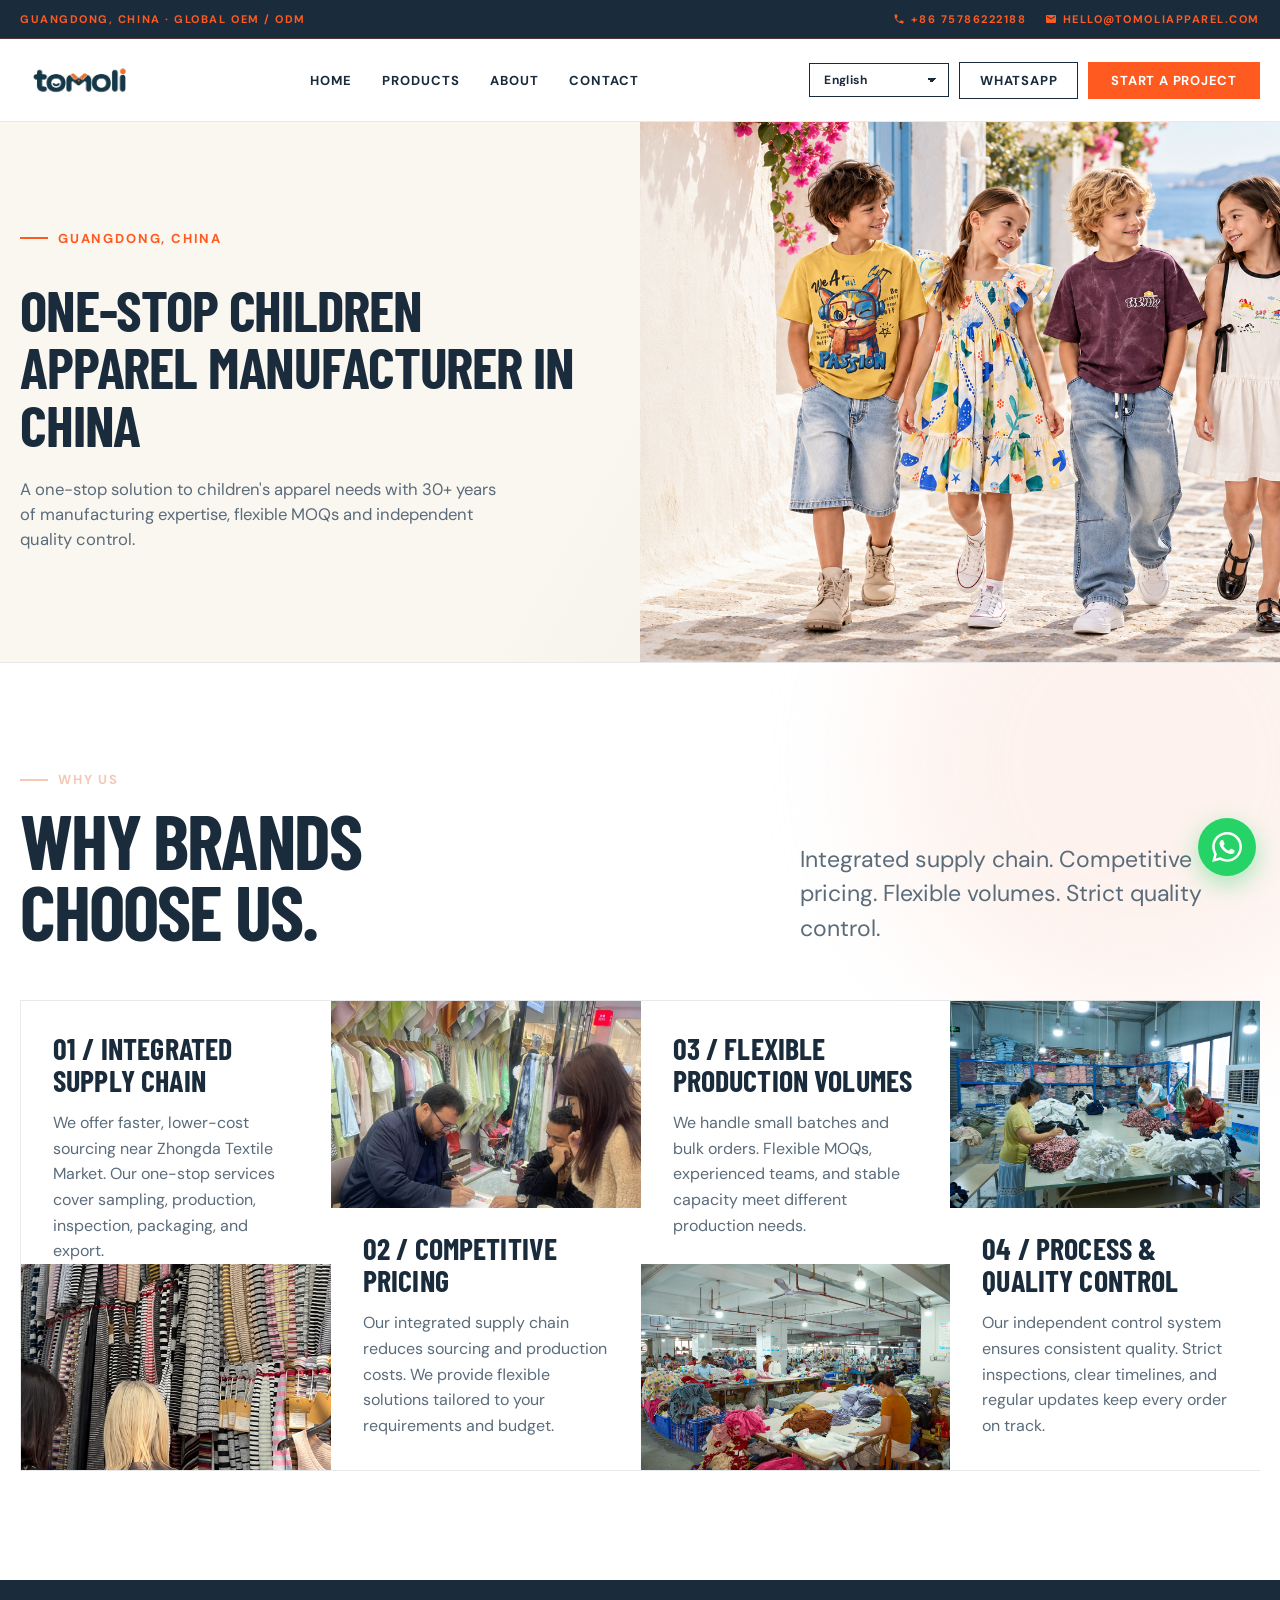
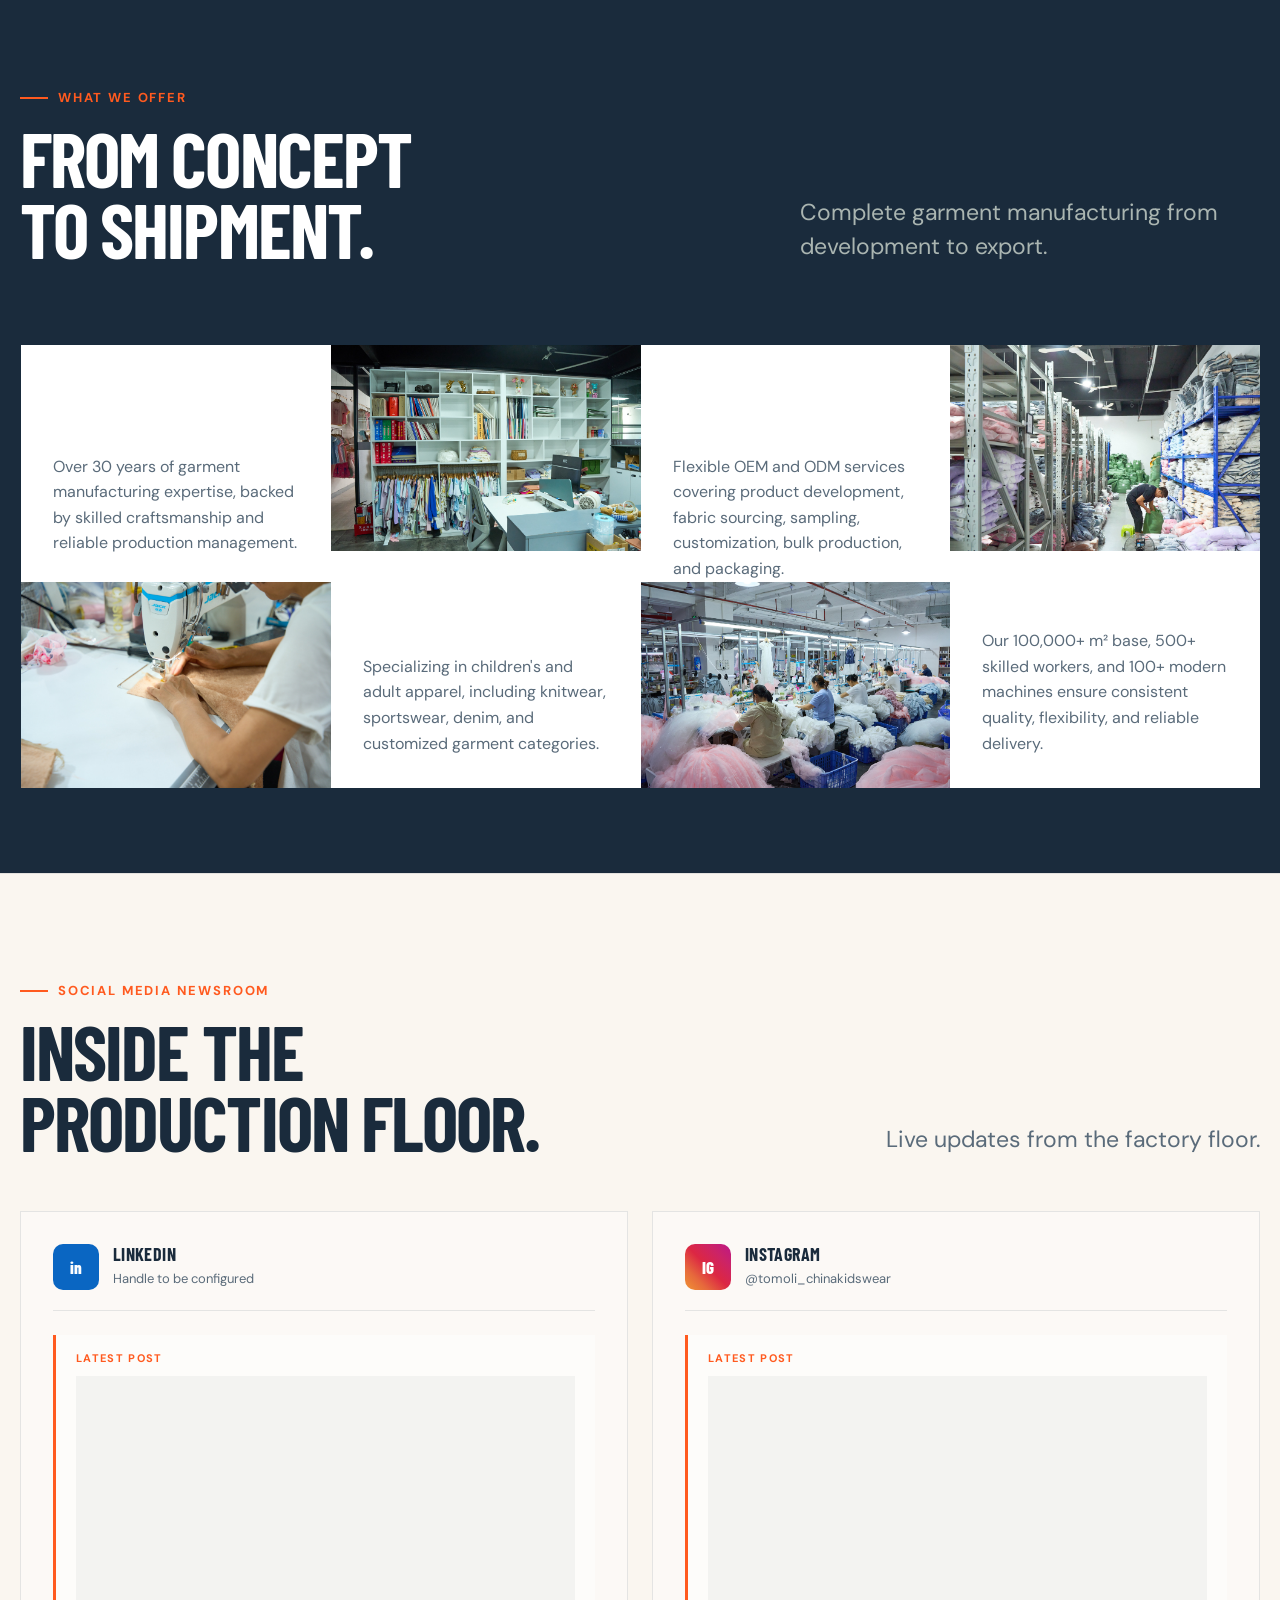
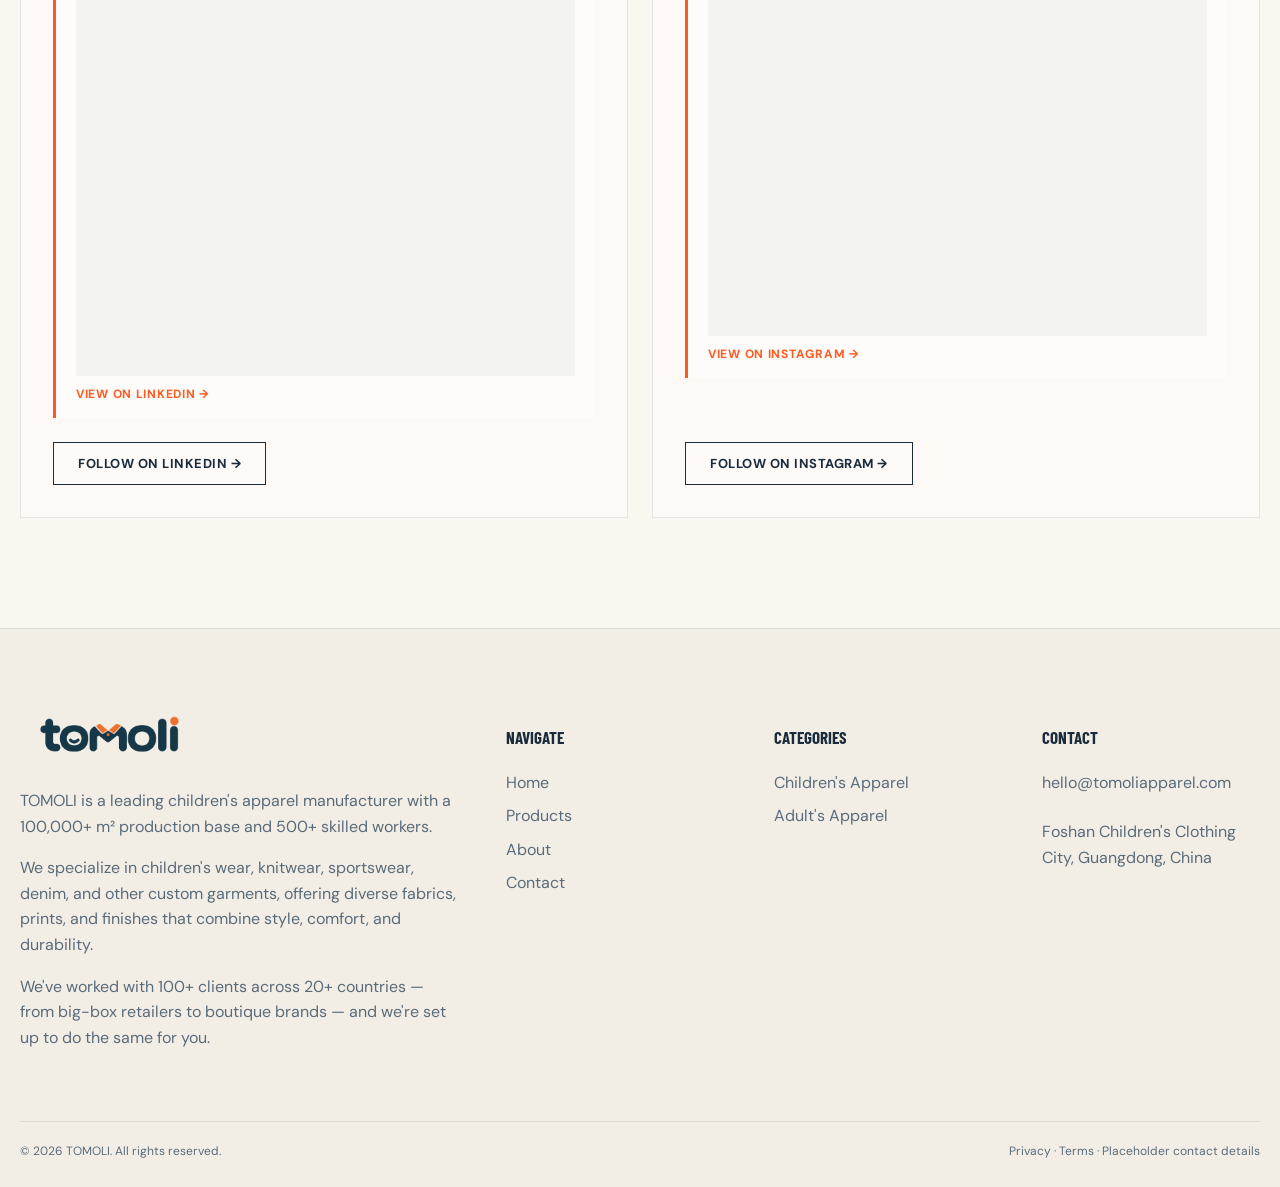
==== index.html @ 23da7a47 "utility strip: phone (with phone icon) + email (with email icon) on right of every page" ====
<!doctype html><html lang="en"><head><meta charset="utf-8"><meta name="viewport" content="width=device-width,initial-scale=1"><title>TOMOLI | Your Direct Gateway to Garment Manufacturing</title><meta name="description" content="Connect with Foshan garment factories for childrenswear, adult apparel, sportswear, knitwear and more. OEM/ODM support since 2000."><meta property="og:title" content="TOMOLI"><meta property="og:description" content="One direct gateway to Foshan's garment manufacturing cluster."><meta property="og:type" content="website"><link rel="stylesheet" href="styles.css?v=78"><script type="application/ld+json">{"@context":"https://schema.org","@type":"Organization","name":"TOMOLI","foundingDate":"2000","address":{"@type":"PostalAddress","addressLocality":"Foshan","addressCountry":"CN"},"email":"hello@tomoliapparel.com"}</script><script defer src="script.js?v=78"></script></head><body>
<a class="skip-link" href="#main" data-i18n="skip.link">Skip to content</a><div class="utility"><div class="container"><span data-i18n="utility.text">Guangdong, China · Global OEM / ODM</span><div class="utility-actions"><a class="utility-action" href="tel:+8675786222188"><svg class="utility-icon" viewBox="0 0 24 24" width="12" height="12" fill="currentColor" aria-hidden="true"><path d="M20 15.5c-1.25 0-2.45-.2-3.57-.57-.35-.11-.74-.03-1.02.24l-2.2 2.2c-2.83-1.44-5.15-3.75-6.59-6.58l2.2-2.21c.28-.27.36-.66.25-1.01A11.36 11.36 0 0 1 8.5 4c0-.55-.45-1-1-1H4c-.55 0-1 .45-1 1 0 9.39 7.61 17 17 17 .55 0 1-.45 1-1v-3.5c0-.55-.45-1-1-1z"/></svg><span>+86 75786222188</span></a><a class="utility-action" href="mailto:hello@tomoliapparel.com"><svg class="utility-icon" viewBox="0 0 24 24" width="12" height="12" fill="currentColor" aria-hidden="true"><path d="M20 4H4c-1.1 0-1.99.9-1.99 2L2 18c0 1.1.9 2 2 2h16c1.1 0 2-.9 2-2V6c0-1.1-.9-2-2-2zm0 4-8 5-8-5V6l8 5 8-5v2z"/></svg><span>hello@tomoliapparel.com</span></a></div></div></div>
<header class="site-header"><nav class="nav container" aria-label="Primary navigation"><a class="logo" href="index.html"><img src="images/logo/tomoli-logo.png" alt="TOMOLI"></a><button class="menu-toggle" aria-expanded="false" aria-controls="nav-links" data-i18n="menu_open">MENU</button><div class="nav-links" id="nav-links"><a href="index.html" data-i18n="nav.home">Home</a><a href="products.html" data-i18n="nav.products">Products</a><a href="about.html" data-i18n="nav.about">About</a><a href="contact.html" data-i18n="nav.contact">Contact</a></div><div class="nav-actions"><select id="lang-select" class="lang-select" aria-label="Language"><option value="en">English</option><option value="id">Indonesian</option><option value="th">Thai</option><option value="ru">Russian</option><option value="ar">Arabic</option></select><a class="btn-wa-outline" href="#" data-whatsapp data-i18n="header.whatsapp">WhatsApp</a><a class="btn-start" href="contact.html" data-i18n="header.start_project">Start a Project</a></div></nav></header>
<main id="main"><section class="page-hero home-hero"><div class="page-hero-text"><p class="eyebrow"><span data-i18n="home.hero.eyebrow">Guangdong, China</span></p><h1 class="display section-title" data-i18n="home.hero.title">One-Stop Children Apparel Manufacturer in China</h1><p class="lead" data-i18n="home.hero.lead">A one-stop solution to children's apparel needs with 30+ years of manufacturing expertise, flexible MOQs and independent quality control.</p></div><div class="page-hero-image"><img src="images/home/hero-1.png" alt="TOMOLI — children modelling ready-to-wear apparel"></div></section>
<section class="section" id="why-us"><div class="deco-blob"></div><div class="container"><div class="section-head reveal"><div><p class="eyebrow" data-i18n="why.eyebrow">Why us</p><h2 class="display section-title" data-i18n="why.title">Why brands<br>choose us.</h2></div><p class="lead" data-i18n="why.lead">Integrated supply chain. Competitive pricing. Flexible volumes. Strict quality control.</p></div><div class="grid-4 reveal"><article class="offer-card"><span class="offer-num" data-i18n="why.01.num">01 / INTEGRATED SUPPLY CHAIN</span><p data-i18n="why.01.body">We offer faster, lower-cost sourcing near Zhongda Textile Market. Our one-stop services cover sampling, production, inspection, packaging, and export.</p>
      <figure class="offer-image"><img src="images/home/why-integrated.png" alt="Buyer inspecting knitwear sample racks — integrated supply chain"></figure></article><article class="offer-card"><figure class="offer-image offer-image-top"><img src="images/home/why-competitive pricing.jpg" alt="Competitive pricing — image"></figure><span class="offer-num" data-i18n="why.02.num">02 / COMPETITIVE PRICING</span><p data-i18n="why.02.body">Our integrated supply chain reduces sourcing and production costs. We provide flexible solutions tailored to your requirements and budget.</p></article><article class="offer-card"><span class="offer-num" data-i18n="why.03.num">03 / FLEXIBLE PRODUCTION VOLUMES</span><p data-i18n="why.03.body">We handle small batches and bulk orders. Flexible MOQs, experienced teams, and stable capacity meet different production needs.</p>
      <figure class="offer-image"><img src="images/home/why-flexible.jpg" alt="Factory floor — flexible production volumes"></figure></article><article class="offer-card"><figure class="offer-image offer-image-top"><img src="images/home/why-quality.jpg" alt="Inspection floor — process and quality control"></figure><span class="offer-num" data-i18n="why.04.num">04 / PROCESS & QUALITY CONTROL</span><p data-i18n="why.04.body">Our independent control system ensures consistent quality. Strict inspections, clear timelines, and regular updates keep every order on track.</p></article></div></div></section>
<section class="section dark"><div class="container"><div class="section-head reveal"><div><p class="eyebrow" data-i18n="offer.eyebrow">What we offer</p><h2 class="display section-title" data-i18n="offer.title">From concept<br>to shipment.</h2></div><p class="lead" data-i18n="offer.lead">Complete garment manufacturing from development to export.</p></div><div class="grid-4 reveal"><article class="offer-card"><span class="offer-num" data-i18n="offer.01.num">01 / 30+ YEARS EXPERTISE</span><p data-i18n="offer.01.body">Over 30 years of garment manufacturing expertise, backed by skilled craftsmanship and reliable production management.</p>
      <figure class="offer-image"><img src="images/home/offer-expertise.jpg" alt="Factory floor — 30+ years expertise"></figure></article><article class="offer-card"><figure class="offer-image offer-image-top"><img src="images/home/offer-specilization.jpg" alt="Two-piece set — product specialization"></figure><span class="offer-num" data-i18n="offer.02.num">02 / PRODUCT SPECIALIZATION</span><p data-i18n="offer.02.body">Specializing in children's and adult apparel, including knitwear, sportswear, denim, and customized garment categories.</p></article><article class="offer-card"><span class="offer-num" data-i18n="offer.03.num">03 / OEM &amp; ODM CAPABILITIES</span><p data-i18n="offer.03.body">Flexible OEM and ODM services covering product development, fabric sourcing, sampling, customization, bulk production, and packaging.</p>
      <figure class="offer-image"><img src="images/home/offer-oem.jpg" alt="Packing finished goods — OEM and ODM capabilities"></figure></article><article class="offer-card"><figure class="offer-image offer-image-top"><img src="images/home/offer-capacity.jpg" alt="Finished goods warehouse — production capacity"></figure><span class="offer-num" data-i18n="offer.04.num">04 / PRODUCTION CAPACITY</span><p data-i18n="offer.04.body">Our 100,000+ m² base, 500+ skilled workers, and 100+ modern machines ensure consistent quality, flexibility, and reliable delivery.</p></article></div></div></section>
<section class="section" id="social"><div class="container"><div class="section-head reveal"><div><p class="eyebrow" data-i18n="social.eyebrow">Social media newsroom</p><h2 class="display section-title" data-i18n="social.title">Inside the<br>production floor.</h2></div><p class="lead" data-i18n="social.lead">Live updates from the factory floor.</p></div><div class="social-grid reveal">
<article class="social-card social-linkedin">
<div class="social-head"><span class="social-badge social-badge-linkedin" aria-hidden="true">in</span><div class="social-meta"><strong>LinkedIn</strong><span class="social-handle" data-i18n="social.linkedin.handle">Handle to be configured</span></div></div>
<div class="social-posts">
<!-- TODO: swap PASTE_LATEST_LI_URN with the share URN from your latest post.
     Open the post on LinkedIn → Share → Copy link. The URL ends in
     "urn:li:share:XXXXXXXXXXXXXX". Paste just the digits-and-letters part below. -->
<article class="social-post-embed">
<small class="post-eyebrow">Latest post</small>
<iframe class="post-embed linkedin" src="https://www.linkedin.com/embed/feed/update/urn:li:share:PASTE_LATEST_LI_URN" loading="lazy" allowtransparency="true" title="Latest LinkedIn post"></iframe>
<a class="post-view" href="https://www.linkedin.com/feed/update/urn:li:share:PASTE_LATEST_LI_URN" target="_blank" rel="noopener">View on LinkedIn →</a>
</article>
</div>
<a class="social-follow" href="#" data-platform="linkedin" data-i18n="social.linkedin.follow">Follow on LinkedIn →</a>
</article>

<article class="social-card social-instagram">
<div class="social-head"><span class="social-badge social-badge-instagram" aria-hidden="true">IG</span><div class="social-meta"><strong>Instagram</strong><span class="social-handle" data-i18n="social.instagram.handle">@tomoli_chinakidswear</span></div></div>
<div class="social-posts">
<!-- Open the post on Instagram → copy link. The URL looks like
     https://www.instagram.com/p/CXXXXXXXX/ — paste just CXXXXXXXX below. -->
<!-- Filled: shortcode DdBYiztT3qc -->
<article class="social-post-embed">
<small class="post-eyebrow">Latest post</small>
<iframe class="post-embed instagram" src="https://www.instagram.com/p/DdBYiztT3qc/embed?hl=en" loading="lazy" allowtransparency="true" title="Latest Instagram post"></iframe>
<a class="post-view" href="https://www.instagram.com/p/DdBYiztT3qc/?hl=en" target="_blank" rel="noopener">View on Instagram →</a>
</article>
</div>
<a class="social-follow" href="https://www.instagram.com/tomoli_chinakidswear/" target="_blank" rel="noopener" data-platform="instagram" data-i18n="social.instagram.follow">Follow on Instagram →</a>
</article>
</div></div></section>
</main>
<footer class="footer"><div class="container"><div class="footer-top"><div><a class="logo" href="index.html"><img src="images/logo/tomoli-logo.png" alt="TOMOLI"></a><p data-i18n="footer.tagline.p1">TOMOLI is a leading children's apparel manufacturer with a 100,000+ m² production base and 500+ skilled workers.</p>
<p data-i18n="footer.tagline.p2">We specialize in children's wear, knitwear, sportswear, denim, and other custom garments, offering diverse fabrics, prints, and finishes that combine style, comfort, and durability.</p>
<p data-i18n="footer.tagline.p3">We've worked with 100+ clients across 20+ countries — from big-box retailers to boutique brands — and we're set up to do the same for you.</p></div><div><h4 data-i18n="footer.navigate">Navigate</h4><div class="footer-links"><a href="index.html" data-i18n="nav.home">Home</a><a href="products.html" data-i18n="nav.products">Products</a><a href="about.html" data-i18n="nav.about">About</a><a href="contact.html" data-i18n="nav.contact">Contact</a></div></div><div><h4 data-i18n="footer.categories">Categories</h4><div class="footer-links"><a href="products.html#children">Children's Apparel</a><a href="products.html#adult">Adult's Apparel</a></div></div><div><h4 data-i18n="footer.contact">Contact</h4><div class="footer-links"><a href="mailto:hello@tomoliapparel.com">hello@tomoliapparel.com</a><p data-i18n="contact.find.location_value">Foshan, Guangdong, China</p></div></div></div><div class="footer-bottom"><span data-i18n="footer.copyright">© 2026 TOMOLI. All rights reserved.</span><span data-i18n="footer.disclaimer">Privacy · Terms · Placeholder contact details</span></div></div></footer>
<a class="whatsapp-float" href="#" data-whatsapp aria-label="Chat on WhatsApp" title="Chat on WhatsApp"><svg viewBox="0 0 24 24" width="30" height="30" aria-hidden="true"><path fill="currentColor" d="M17.472 14.382c-.297-.149-1.758-.867-2.03-.967-.273-.099-.471-.148-.67.15-.197.297-.767.966-.94 1.164-.173.199-.347.223-.644.075-.297-.15-1.255-.463-2.39-1.475-.883-.788-1.48-1.761-1.653-2.059-.073-.148-.018-.458.13-.606.134-.133.298-.347.446-.52.149-.174.198-.298.298-.497.099-.198.05-.371-.025-.52-.075-.149-.669-1.612-.916-2.207-.242-.579-.487-.5-.669-.51-.173-.008-.371-.01-.57-.01-.198 0-.52.074-.792.372-.272.297-1.04 1.016-1.04 2.479 0 1.462 1.065 2.875 1.213 3.074.149.198 2.096 3.2 5.077 4.487.709.306 1.262.489 1.694.625.712.227 1.36.195 1.871.118.571-.085 1.758-.719 2.006-1.413.248-.694.248-1.289.173-1.413-.074-.124-.272-.198-.57-.347m-5.421 7.403h-.004a9.87 9.87 0 0 1-5.031-1.378l-.361-.214-3.741.982.998-3.648-.235-.374a9.86 9.86 0 0 1-1.51-5.26c.001-5.45 4.436-9.884 9.888-9.884 2.64 0 5.122 1.03 6.988 2.898a9.825 9.825 0 0 1 2.893 6.994c-.003 5.45-4.437 9.884-9.885 9.884m8.413-18.297A11.815 11.815 0 0 0 12.05 0C5.495 0 .16 5.335.157 11.892c0 2.096.547 4.142 1.588 5.945L.057 24l6.305-1.654a11.882 11.882 0 0 0 5.683 1.448h.005c6.554 0 11.89-5.335 11.893-11.893a11.821 11.821 0 0 0-3.48-8.413Z"/></svg></a>
---- styles.css ----
@import url('https://fonts.googleapis.com/css2?family=Barlow+Condensed:wght@500;600;700;800&family=DM+Sans:wght@400;500;600&display=swap');

:root{--ink:#1a2b3c;--ink-deep:#0e1a25;--paper:#faf6f0;--white:#fff;--orange:#ff5a1f;--sage:#bcc8bb;--line:rgba(26,43,60,.10);--muted:#5a6b7a;--shadow:rgba(26,43,60,.15);--shadow-soft:rgba(26,43,60,.08);--max:1240px;--display:'Barlow Condensed',sans-serif;--body:'DM Sans',sans-serif;--blush:#fce8e0;--blush-deep:#f5c8b6;--sky:#e3edf4;--sky-deep:#b8d0e3;--mint:#e6eee2;--mint-deep:#b8d0b8;--cream:#f7eedb;--cream-deep:#e8d4a8;--warm:#fef0d4;--warm-deep:#f5d28a}
*{box-sizing:border-box}html{scroll-behavior:smooth}body{margin:0;background:var(--paper);color:var(--ink);font-family:var(--body);font-size:16px;line-height:1.6}body.menu-open{overflow:hidden}img{display:block;width:100%;object-fit:cover}a{color:inherit;text-decoration:none}button,input,select,textarea{font:inherit}button{cursor:pointer}.container{width:min(calc(100% - 40px),var(--max));margin:auto}.eyebrow{display:flex;align-items:center;gap:10px;margin:0 0 18px;font:700 13px/1 var(--body);letter-spacing:.14em;text-transform:uppercase;color:var(--orange)}.eyebrow:before{content:'';width:28px;height:2px;background:currentColor}.display{font-family:var(--display);text-transform:uppercase;letter-spacing:-.025em;line-height:.92;margin:0}.section-title{font-size:clamp(44px,6vw,82px);max-width:850px;text-transform:uppercase}.lead{font-size:clamp(18px,2vw,23px);line-height:1.5;color:var(--muted);max-width:700px}.section{padding:110px 0;border-top:1px solid var(--line)}.section-head{display:flex;justify-content:space-between;gap:40px;align-items:end;margin-bottom:55px}.section-head .lead{max-width:460px;margin:0}.btn{display:inline-flex;align-items:center;justify-content:center;gap:12px;padding:15px 22px;border:1px solid var(--ink);font-weight:700;font-size:14px;letter-spacing:.03em;background:transparent;transition:.25s}.btn:hover{transform:translateY(-2px);box-shadow:5px 5px 0 var(--ink)}.btn-primary{background:var(--orange);border-color:var(--orange);color:var(--ink)}.btn-dark{background:var(--ink);color:var(--white)}.btn-light{border-color:var(--white);color:var(--white)}.arrow{font-size:20px;line-height:0}.utility{background:var(--ink);color:var(--white);font-size:11px;letter-spacing:.12em;text-transform:uppercase}.utility .container{height:32px;display:flex;align-items:center;justify-content:space-between}.site-header{position:sticky;top:0;z-index:50;background:rgba(255,255,255,.92);backdrop-filter:blur(12px);border-bottom:1px solid var(--line)}.nav{height:82px;display:flex;align-items:center;justify-content:space-between;gap:28px}.logo{font:800 27px/1 var(--display);text-transform:none;letter-spacing:-.02em}.logo i{color:var(--orange);font-style:normal}.nav-links{display:flex;align-items:center;gap:30px}.nav-links a{font:700 13px/1 var(--body);text-transform:uppercase;letter-spacing:.08em}.nav-links a:hover,.nav-links a.active{color:var(--orange)}.nav-actions{display:flex;gap:10px}.menu-toggle{display:none;border:0;background:none;font:700 14px var(--body)}
.hero{display:grid;grid-template-columns:1fr;gap:0;overflow:hidden}.hero-copy{padding:24px max(20px,calc((100vw - var(--max))/2)) 18px;display:grid;grid-template-columns:minmax(0,1.05fr) minmax(0,1fr);column-gap:60px;row-gap:16px;align-items:end;max-width:1200px;width:100%;margin:0 auto;padding-left:max(20px,calc((100vw - var(--max))/2 + 2px))}.hero-copy .eyebrow{grid-column:1/-1;justify-self:start;margin:0}.hero h1{font-size:clamp(42px,4.6vw,72px);line-height:.95;max-width:520px;justify-self:start;margin:0;align-self:stretch;text-indent:-.04em;letter-spacing:-.03em;display:flex;align-items:flex-start}.hero-sub{font:600 clamp(18px,1.95vw,26px)/1.2 var(--display);text-transform:uppercase;max-width:320px;margin:0;color:var(--ink);justify-self:end;align-self:stretch;text-align:left;letter-spacing:.01em;display:flex;flex-direction:column;justify-content:space-between}.hero-since{color:var(--orange);text-transform:uppercase;display:block;margin-bottom:8px;letter-spacing:.02em;font-size:1.05em}.hero-actions{display:flex;gap:12px;flex-wrap:wrap}.hero-tags{display:flex;gap:9px;flex-wrap:wrap;margin-top:45px}.tag{padding:7px 11px;border:1px solid var(--line);font-size:12px;text-transform:uppercase;letter-spacing:.07em;background:rgba(255,255,255,.35)}.hero-visual{position:relative;width:100%;aspect-ratio:4/3;max-height:240px;background:#788779;overflow:hidden}.hero-visual img{position:absolute;inset:0;width:100%;height:100%;object-fit:cover;object-position:center;background:#788779;filter:saturate(.95) contrast(1.05)}.hero-card{position:absolute;left:24px;bottom:24px;background:var(--orange);padding:20px 24px;min-width:200px;box-shadow:0 12px 30px var(--shadow)}.hero-card strong{display:block;font:800 36px/1 var(--display)}.hero-card span{font-size:12px;text-transform:uppercase;letter-spacing:.08em}.grid-4{display:grid;grid-template-columns:repeat(4,1fr);border-top:1px solid var(--line);border-left:1px solid var(--line)}.offer-card{min-height:330px;padding:32px;border-right:1px solid var(--line);border-bottom:1px solid var(--line);display:flex;flex-direction:column;transition:.3s}.offer-card:hover{background:var(--ink);color:var(--white);transform:translateY(-7px)}.offer-num{font:700 30px/1.05 var(--display);text-transform:uppercase;letter-spacing:.005em;margin:0 0 14px;color:inherit;display:block}.offer-card h3{font:700 32px/1 var(--display);text-transform:uppercase;margin:auto 0 18px}/* unused: h3 removed in phase 3; .offer-num now uses display style */.offer-card p{color:var(--muted);margin:0}
.offer-card .offer-image{margin:auto -32px -32px;width:calc(100% + 64px);aspect-ratio:3/2;overflow:hidden;background:#ddd}
.offer-card .offer-image-top{margin:-32px -32px auto}
.offer-card .offer-image img{width:100%;height:100%;object-fit:cover;display:block}.offer-card:hover p{color:#c5cfcc}.dark{background:var(--ink);color:var(--white)}.dark .lead,.dark .muted{color:#aab5b1}.customer-types{display:grid;grid-template-columns:repeat(4,1fr);gap:16px}.customer{border:1px solid rgba(255,255,255,.2);padding:28px;min-height:180px}.customer b{display:block;font:700 27px var(--display);text-transform:uppercase;margin:25px 0 8px}.customer span{font-size:14px;color:#aab5b1}.stats{display:grid;grid-template-columns:repeat(4,1fr);margin-top:50px}.stat{padding:30px;border-left:1px solid var(--line)}.stat strong{font:800 clamp(54px,7vw,92px)/1 var(--display);display:block}.stat span{font-size:13px;text-transform:uppercase;letter-spacing:.09em;color:var(--muted)}.note{font-size:12px;color:var(--muted);margin-top:15px}.gallery-grid{display:grid;grid-template-columns:repeat(12,1fr);grid-auto-rows:260px;gap:16px}.gallery-card{position:relative;overflow:hidden;background:#ccc;grid-column:span 4}.gallery-card.wide{grid-column:span 8}.gallery-card.tall{grid-row:span 2}.gallery-card img{height:100%;transition:transform .55s}.gallery-card:hover img{transform:scale(1.05)}.gallery-label{position:absolute;inset:auto 0 0 0;padding:28px 20px 18px;background:linear-gradient(transparent,rgba(26,43,60,.85));color:white}.gallery-label b{font:700 26px var(--display);text-transform:uppercase}.gallery-label span{display:block;font-size:12px;letter-spacing:.08em;text-transform:uppercase}.process{display:grid;grid-template-columns:repeat(5,1fr);counter-reset:steps}.step{padding:30px 22px;border-left:1px solid var(--line);counter-increment:steps}.step:before{content:'0' counter(steps);font:700 13px var(--display);color:var(--orange)}.step h3{font:700 25px/1 var(--display);text-transform:uppercase;margin:55px 0 14px}.step p{font-size:14px;color:var(--muted)}.facility-strip{display:grid;grid-template-columns:repeat(3,1fr);gap:16px}.facility{position:relative}.facility img{height:390px}.facility h3{font:700 26px var(--display);text-transform:uppercase;margin:16px 0 0}.news-grid{display:grid;grid-template-columns:1.35fr 1fr 1fr;gap:18px}.news-card{border:1px solid var(--line);background:rgba(255,255,255,.35)}.news-card img{height:240px}.news-card:first-child img{height:340px}.news-body{padding:22px}.news-body small{color:var(--orange);text-transform:uppercase;letter-spacing:.09em}.news-body h3{font:700 28px/1.05 var(--display);text-transform:uppercase;margin:10px 0}
.social-grid{display:grid;grid-template-columns:1fr 1fr;gap:24px}
.social-card{border:1px solid var(--line);background:rgba(255,255,255,.35);padding:32px;display:flex;flex-direction:column;gap:24px;transition:transform .3s,box-shadow .3s}
.social-card:hover{transform:translateY(-4px);box-shadow:0 14px 30px var(--shadow-soft)}
.social-head{display:flex;align-items:center;gap:14px;padding-bottom:20px;border-bottom:1px solid var(--line)}
.social-badge{display:inline-flex;align-items:center;justify-content:center;width:46px;height:46px;border-radius:10px;font:800 17px/1 var(--display);color:#fff;letter-spacing:-.02em;flex:none}
.social-badge-linkedin{background:#0a66c2}
.social-badge-instagram{background:linear-gradient(45deg,#f09433 0%,#e6683c 25%,#dc2743 50%,#cc2366 75%,#bc1888 100%)}
.social-meta strong{display:block;font:700 18px/1 var(--display);text-transform:uppercase;letter-spacing:.02em}
.social-meta .social-handle{font-size:13px;color:var(--muted);margin-top:6px;display:block}
.social-posts{display:flex;flex-direction:column;gap:14px;flex:1}
.social-post{padding:18px 20px;background:rgba(255,255,255,.5);border-left:3px solid var(--orange)}
.social-post small{display:block;font:700 11px/1 var(--body);text-transform:uppercase;letter-spacing:.12em;color:var(--orange);margin-bottom:8px}
.social-post p{margin:0;font-size:14px;line-height:1.55;color:var(--ink)}
.social-follow{display:inline-flex;align-items:center;justify-content:center;padding:14px 24px;border:1px solid var(--ink);font:700 13px/1 var(--body);text-transform:uppercase;letter-spacing:.04em;color:var(--ink);text-decoration:none;transition:.2s;align-self:flex-start;background:transparent}
.social-follow:hover{background:var(--ink);color:#fff}
/* Embedded posts (Instagram / LinkedIn official iframe embeds).
   Three layout states share .social-post-embed:
     - default:    eyebrow / iframe / "View on X" link, stacked
     - filled:     same, but iframe `src` points to a real post URL/URN
     - placeholder: same, but src still contains PASTE_* tokens (still loads
                   the slot at the right height so the card doesn't collapse).
   Embed height is set per-platform so the linkedin feed (taller) and instagram
   card (shorter) both render at full post height without scroll-jumping. */
.social-post-embed{display:flex;flex-direction:column;gap:12px;padding:18px 20px;background:rgba(255,255,255,.5);border-left:3px solid var(--orange)}
.social-post-embed .post-eyebrow{display:block;font:700 11px/1 var(--body);text-transform:uppercase;letter-spacing:.12em;color:var(--orange);margin:0}
.social-post-embed .post-embed{width:100%;border:0;display:block;background:rgba(20,32,29,.04)}
.social-post-embed .post-embed.instagram{height:560px}
.social-post-embed .post-embed.linkedin{height:600px}
.social-post-embed .post-view{font:700 12px/1 var(--body);text-transform:uppercase;letter-spacing:.06em;color:var(--orange);text-decoration:none;align-self:flex-start;transition:color .2s}
.social-post-embed .post-view:hover{color:var(--ink)}.inquiry-wrap{display:grid;grid-template-columns:.75fr 1.25fr;gap:70px}.form-grid{display:grid;grid-template-columns:1fr 1fr;gap:20px}.field{display:flex;flex-direction:column;gap:7px}.field.full{grid-column:1/-1}.field label{font-weight:700;font-size:13px;text-transform:uppercase;letter-spacing:.06em}.field input,.field select,.field textarea{width:100%;border:1px solid #76807d;background:#fff;padding:14px;color:var(--ink);border-radius:0}.field textarea{min-height:130px;resize:vertical}.field input:focus,.field select:focus,.field textarea:focus{outline:3px solid rgba(255,90,31,.25);border-color:var(--orange)}.field-error{font-size:12px;color:#b52d00;min-height:18px}.consent{display:flex;align-items:flex-start;gap:10px;font-size:13px}.consent input{margin-top:5px}.form-status{padding:14px;display:none}.form-status.show{display:block;background:#dce9dc}.contact-aside{padding-top:25px}.contact-aside h2{font-size:clamp(50px,6vw,86px)}.contact-aside ul{list-style:none;padding:0;margin:40px 0}.contact-aside li{padding:13px 0;border-bottom:1px solid var(--line)}.page-hero{display:grid;grid-template-columns:1fr 1fr;align-items:stretch;min-height:540px;padding:0;background:linear-gradient(120deg,var(--paper) 50%,var(--mint));text-align:left}
.page-hero-text{padding:60px 50px;display:flex;flex-direction:column;justify-content:center;align-items:flex-start;max-width:none;text-align:left;padding-left:max(20px,calc((100vw - var(--max))/2))}
.page-hero-text h1,.page-hero-text h2{font-size:clamp(36px,4.5vw,72px);line-height:1;text-transform:uppercase;letter-spacing:-.02em;max-width:560px;margin:18px 0 0}
.page-hero-text .lead{margin:24px 0 0;max-width:480px;margin-left:0;margin-right:0;font-size:clamp(15px,1.3vw,18px);text-align:left}
.page-hero-text .eyebrow{margin:0 0 18px}
.page-hero-image{width:100%;height:100%;min-height:540px;overflow:hidden;background:#ffffff}
.page-hero-image img{width:100%;height:100%;object-fit:cover;object-position:center center;display:block}

@media(max-width:680px){
.page-hero{grid-template-columns:1fr;min-height:auto}
.page-hero-text{padding:50px 14px 30px}
.page-hero-text h1,.page-hero-text h2{font-size:34px;line-height:1.05}
.page-hero-text .lead{font-size:14px;margin-top:18px}
.page-hero-image{aspect-ratio:2/1;min-height:0;height:auto}
}
.page-hero-image img{width:100%;height:100%;object-fit:cover;object-position:center center;display:block}.split{display:grid;grid-template-columns:1fr 1fr;gap:70px;align-items:center}.split img{height:570px}.text-block h2{font-size:clamp(48px,6vw,78px)}.checklist{list-style:none;padding:0}.checklist li{padding:14px 0;border-bottom:1px solid var(--line)}.checklist li:before{content:'→';color:var(--orange);margin-right:14px}.filters{display:flex;gap:8px;flex-wrap:wrap;margin-bottom:35px}.filter-btn{padding:10px 16px;border:1px solid var(--ink);background:transparent;font-weight:700;text-transform:uppercase;font-size:12px}.filter-btn.active,.filter-btn:hover{background:var(--ink);color:white}.gallery-card.hidden{display:none}.lightbox{position:fixed;inset:0;z-index:100;background:rgba(26,43,60,.94);display:none;align-items:center;justify-content:center;padding:30px}.lightbox.open{display:flex}.lightbox img{max-width:1000px;max-height:82vh;width:auto}.lightbox-close{position:absolute;right:30px;top:25px;color:white;border:1px solid white;background:none;width:44px;height:44px;font-size:24px}.cert-grid{display:grid;grid-template-columns:repeat(3,1fr);gap:18px}.cert{padding:35px;border:1px dashed var(--muted);text-align:center}.cert strong{font:700 26px var(--display);text-transform:uppercase}.footer{background:#f3eee5;color:var(--ink);padding:75px 0 25px;border-top:1px solid var(--line)}.footer-top{display:grid;grid-template-columns:2fr repeat(3,1fr);gap:50px}.footer .logo{font-size:38px}.footer p,.footer a{color:var(--muted)}.footer a:hover{color:var(--orange)}.footer h4{font:700 17px var(--display);text-transform:uppercase;color:var(--ink)}.footer-links{display:flex;flex-direction:column;gap:8px}.footer-bottom{border-top:1px solid var(--line);margin-top:55px;padding-top:20px;display:flex;justify-content:space-between;font-size:12px;color:var(--muted)}.reveal{transform:translateY(25px);transition:.7s ease}.reveal.visible{opacity:1;transform:none}.reveal{transform:translateY(25px);transition:.7s ease}.reveal.visible{opacity:1;transform:none}.skip-link{position:absolute;left:-999px}.skip-link:focus{left:10px;top:10px;z-index:200;background:white;padding:10px}
@media(max-width:980px){.nav-actions{display:none}.menu-toggle{display:block}.nav-links{position:fixed;inset:114px 0 0;background:var(--paper);padding:45px 20px;flex-direction:column;align-items:flex-start;transform:translateX(100%);transition:.3s}.nav-links.open{transform:none}.nav-links a{font:700 44px/1 var(--display)}.hero{grid-template-columns:1fr}.hero-copy{padding:60px 20px}.hero-visual{min-height:520px}.grid-4,.customer-types{grid-template-columns:1fr 1fr}.stats{grid-template-columns:1fr 1fr}.process{grid-template-columns:1fr 1fr}.inquiry-wrap{grid-template-columns:1fr}.footer-top{grid-template-columns:1fr 1fr}.news-grid{grid-template-columns:1fr 1fr}.news-card:first-child{grid-column:1/-1}}

/* ─────────────────────────────────────────────────────────────
   Reference header + hero overrides ("MADE IN FOSHAN" layout)
   ───────────────────────────────────────────────────────────── */

/* Floating WhatsApp button (bottom-right) */
.whatsapp-float{position:fixed;bottom:24px;right:24px;width:58px;height:58px;background:#25D366;color:#fff;border-radius:50%;display:flex;align-items:center;justify-content:center;text-decoration:none;box-shadow:0 8px 24px rgba(37,211,102,.4);z-index:99;transition:transform .2s,box-shadow .2s}
.whatsapp-float:hover{transform:scale(1.08);box-shadow:0 10px 30px rgba(37,211,102,.55);color:#fff}
.whatsapp-float svg{display:block}
@media(max-width:680px){.whatsapp-float{bottom:18px;right:18px;width:52px;height:52px}.whatsapp-float svg{width:26px;height:26px}}

.utility{background:var(--ink);color:var(--orange);font:700 11px/1 var(--body);letter-spacing:.14em;text-transform:uppercase;border-bottom:1px solid rgba(255,90,31,.25)}
.utility .container{height:38px;display:flex;align-items:center;justify-content:space-between;gap:20px}
.utility a.utility-msg{color:var(--orange);text-decoration:none;transition:color .2s}
.utility a.utility-msg:hover{color:#ffb38a}
.utility .utility-actions{display:flex;align-items:center;gap:18px}
.utility .utility-action{display:inline-flex;align-items:center;gap:6px;color:var(--orange);text-decoration:none;transition:color .2s;line-height:1}
.utility .utility-action:hover{color:#ffb38a}
.utility .utility-icon{flex:none;display:block}
@media(max-width:680px){.utility .utility-actions{gap:12px}.utility .container{gap:10px;justify-content:flex-end}.utility .container>span:first-child{display:none}}
.site-header{position:sticky;top:0;z-index:50;background:#ffffff;border-bottom:1px solid var(--line);color:var(--ink);backdrop-filter:none}
.site-header .nav{height:82px}
.logo{display:inline-flex;align-items:baseline;gap:0;font:800 27px/1 var(--display);text-transform:none;letter-spacing:-.02em;color:var(--ink);background:none;padding:0}
.logo .logo-main{color:var(--ink)}
.logo .logo-accent{color:var(--orange);font-style:normal;margin-left:0}
.logo img{height:40px;width:auto;display:block}
.footer .logo img{height:60px}
.site-header .nav-links a{color:var(--ink);font:700 13px/1 var(--body);text-transform:uppercase;letter-spacing:.08em}
.site-header .nav-links a:hover,.site-header .nav-links a.active{color:var(--orange)}
.nav-actions{display:flex;align-items:center;gap:10px}
.btn-wa-outline{display:inline-flex;align-items:center;justify-content:center;padding:11px 20px;border:1px solid var(--ink);color:var(--ink);background:#fff;font:700 13px/1 var(--body);text-transform:uppercase;letter-spacing:.06em;transition:.2s}
.btn-wa-outline:hover{background:var(--ink);color:#fff}
.btn-start{display:inline-flex;align-items:center;justify-content:center;padding:11px 22px;background:var(--orange);color:#fff;font:700 13px/1 var(--body);text-transform:uppercase;letter-spacing:.06em;border:1px solid var(--orange);transition:.2s}
.btn-start:hover{background:#ff7a47;border-color:#ff7a47}

/* Language switcher — sits in .nav-actions before the CTA buttons */
.lang-select{border:1px solid var(--ink);background:#fff;color:var(--ink);padding:10px 32px 10px 14px;font:700 12px/1 var(--body);letter-spacing:.04em;text-transform:none;cursor:pointer;appearance:none;-webkit-appearance:none;background-image:linear-gradient(45deg,transparent 50%,var(--ink) 50%),linear-gradient(135deg,var(--ink) 50%,transparent 50%);background-position:calc(100% - 16px) center,calc(100% - 11px) center;background-size:5px 5px;background-repeat:no-repeat;transition:.2s;min-width:140px;max-width:200px;text-overflow:ellipsis;white-space:nowrap;overflow:hidden}
.lang-select:hover{border-color:var(--orange);color:var(--orange)}
.lang-select:focus{outline:2px solid var(--orange);outline-offset:2px}
/* RTL layout override for languages like Arabic — mirror nav-actions order */
html[dir="rtl"] .nav-actions{flex-direction:row-reverse}
html[dir="rtl"] .nav-links{flex-direction:row-reverse}
html[dir="rtl"] .lang-select{background-position:16px center,11px center;padding:10px 14px 10px 32px}
html[dir="rtl"] .product-grid{direction:rtl}
html[dir="rtl"] .grid-4{direction:rtl}
html[dir="rtl"] .social-grid{direction:rtl}
html[dir="rtl"] .footer-top{direction:rtl}
html[dir="rtl"] body{font-family:'Noto Sans Arabic','Tahoma',sans-serif}

.hero{background:#f2efe6;border-top:0;padding:0;display:block;overflow:visible}
.hero-inner{width:100%;margin:0;display:block}
.hero-copy{padding:100px max(20px,calc((100vw - var(--max))/2)) 50px;display:flex;flex-direction:column;align-items:center;gap:18px;max-width:none;margin:0;padding-left:0;padding-right:0;width:100%;text-align:center}
.hero-copy .eyebrow{margin:0;color:var(--orange);font:700 12px/1 var(--body);letter-spacing:.16em;text-transform:uppercase}
.hero-copy .eyebrow:before{display:none}
.hero-copy .eyebrow span{position:relative;padding-left:40px;display:inline-block}
.hero-copy .eyebrow span:before{content:'';position:absolute;left:0;top:50%;width:30px;height:1.5px;background:var(--orange);transform:translateY(-50%)}
.hero h1.hero-title{font:800 clamp(34px,4.5vw,64px)/1.05 var(--display);text-transform:uppercase;letter-spacing:-.03em;margin:2px 0 0;color:var(--ink);max-width:none;text-indent:0;justify-self:auto;align-self:auto;display:block}
.hero-sub{font:700 clamp(19px,1.75vw,26px)/1.45 var(--body);text-transform:uppercase;color:var(--ink);max-width:none;margin:6px 0 0;letter-spacing:.012em;justify-self:auto;text-align:center;display:block}
.hero-sub .hero-accent{color:var(--orange)}
.hero-specialties{display:inline-flex;align-items:center;flex-wrap:wrap;gap:6px;padding:14px 22px;border:1px solid var(--ink);background:transparent;font:600 13px/1.4 var(--body);letter-spacing:.02em;color:var(--ink);max-width:580px;position:relative}
.hero-specialties:before{content:'';position:absolute;left:-1px;top:50%;transform:translateY(-50%);width:6px;height:38px;background:var(--orange)}
.hero-specialties .spec-label{color:var(--ink);font-weight:700;margin-right:4px;padding-right:10px;border-right:1px solid var(--line)}
.hero-specialties .spec-cat{color:var(--orange);font-weight:700;letter-spacing:.04em}
.hero-specialties .spec-sep{color:var(--orange);opacity:.55;margin:0 2px;font-weight:700}
.hero-actions{display:flex;gap:12px;flex-wrap:wrap;margin-top:14px}
.hero-actions .btn{padding:14px 22px;font-size:13px;letter-spacing:.04em;text-transform:uppercase}
.btn-outline{background:#fff;border:1px solid var(--ink);color:var(--ink)}
.btn-outline:hover{background:var(--ink);color:#fff}
.hero-visual{position:relative;overflow:hidden;min-height:680px;aspect-ratio:auto;max-height:none;width:100%;align-self:stretch}
.hero-visual img{position:absolute;inset:0;width:100%;height:100%;object-fit:cover;filter:none;background:transparent}
.hero-images{display:grid;grid-template-columns:1fr 1fr;gap:0;width:100%;max-width:none;margin:0;padding:0 0 80px}
.hero-image{margin:0;aspect-ratio:16/9;overflow:hidden;background:#ddd}
.hero-image img{width:100%;height:100%;object-fit:cover;object-position:center top;transition:transform .5s}
.hero-image:hover img{transform:scale(1.04)}
.hero-tags{display:none}

@media(max-width:980px){.hero-inner{grid-template-columns:1fr;min-height:auto}.hero-copy{padding:40px 28px 30px}.hero-visual{min-height:420px;aspect-ratio:4/3}.hero-images{grid-template-columns:repeat(2,1fr);gap:12px;padding-bottom:50px}.btn-wa-outline,.btn-start{padding:10px 14px;font-size:12px}.nav-actions .btn-start{display:none}}
@media(max-width:680px){.container{width:min(calc(100% - 28px),var(--max))}.section{padding:75px 0}.section-head{display:block}.section-head .lead{margin-top:25px}.utility .container span:last-child{display:none}.nav{height:70px}.nav-links{inset:102px 0 0}.hero{min-height:auto}.hero h1{font-size:44px}.hero-sub{font-size:18px}.hero-copy{padding:30px 14px 20px;grid-template-columns:1fr;gap:18px}.hero-sub{justify-self:start;text-align:left}.hero-visual{aspect-ratio:4/3;max-height:160px}.grid-4,.customer-types,.stats,.process,.facility-strip,.news-grid,.social-grid,.footer-top,.form-grid,.split,.cert-grid{grid-template-columns:1fr}.offer-card{min-height:240px}.stat{border-left:0;border-top:1px solid var(--line)}.gallery-grid{display:flex;overflow:auto;scroll-snap-type:x mandatory}.gallery-card,.gallery-card.wide{min-width:82vw;height:410px;scroll-snap-align:start}.facility img{height:330px}.news-card:first-child{grid-column:auto}.news-card:first-child img,.news-card img{height:250px}.field.full{grid-column:auto}.split img{height:400px}.footer-bottom{display:block}.site-header .nav{height:64px}.logo{font-size:17px}.btn-wa-outline{padding:8px 12px;font-size:11px}.nav-actions{gap:6px}.hero-inner{min-height:auto}.hero-copy{padding:28px 18px 20px;gap:14px}.hero-copy .eyebrow{font-size:11px}.hero-copy .eyebrow span{padding-left:30px}.hero-copy .eyebrow span:before{width:22px}.hero h1.hero-title{font-size:30px;line-height:1.05}.hero-sub{font-size:12px;line-height:1.5}.hero-actions{margin-top:10px;width:100%}.hero-actions .btn{width:100%;padding:14px 18px;font-size:12px}.hero-visual{min-height:260px}.hero-images{grid-template-columns:repeat(2,1fr);gap:10px;padding-bottom:40px}.social-card{padding:24px 22px}.social-post{padding:14px 16px}.social-follow{width:100%}}
@media(prefers-reduced-motion:reduce){*,*:before,*:after{scroll-behavior:auto!important;animation:none!important;transition:none!important}.reveal{opacity:1;transform:none}}

/* ─────────────────────────────────────────────────────────────
   Phase 3 — 4-page restructure: products / about / contact
   ───────────────────────────────────────────────────────────── */

/* Products: category heading + photo grid (10 slots each) */
.category-head{margin-bottom:55px}
.category-head .section-title{margin-bottom:18px}
.product-grid{display:grid;grid-template-columns:repeat(5,1fr);gap:18px}
.product-card{margin:0;background:rgba(255,255,255,.4);border:1px solid var(--line);overflow:hidden;transition:transform .25s,box-shadow .25s;cursor:zoom-in}
.product-card:hover{transform:translateY(-4px);box-shadow:0 12px 24px var(--shadow-soft)}
.product-card img{aspect-ratio:3/4;height:auto;display:block;object-fit:contain;background:var(--paper)}
.product-card figcaption{padding:12px 14px;font:700 13px/1.2 var(--body);text-transform:uppercase;letter-spacing:.05em;color:var(--ink);background:rgba(255,255,255,.7);border-top:1px solid var(--line);text-align:center}
.dark .product-card{background:rgba(255,255,255,.04);border-color:rgba(255,255,255,.18)}
.dark .product-card:hover{box-shadow:0 12px 24px rgba(26,43,60,.4)}
.dark .product-card figcaption{background:rgba(255,255,255,.04);color:var(--white);border-top-color:rgba(255,255,255,.18)}

/* About: intro prose + stats row */
.about-intro{max-width:980px;margin:0 auto;text-align:center}
.about-row{display:grid;grid-template-columns:minmax(0,1fr) 420px;gap:36px;align-items:start;margin-top:30px}/* legacy: unused since about-row removed; about-image now video */
.about-prose{max-width:780px;margin:30px auto 0;text-align:left}
.about-image{margin:0;width:100%;aspect-ratio:1/1;overflow:hidden;background:#e7e5dc}
.about-image img{width:100%;height:100%;object-fit:cover}
.about-video{margin-top:60px;width:100%;aspect-ratio:16/9;background:var(--ink-deep);overflow:hidden}
.about-video video{width:100%;height:100%;object-fit:cover;display:block}
.about-prose p{font-size:clamp(17px,1.45vw,21px);line-height:1.7;color:var(--ink);margin:0 0 22px}
.about-stats{display:grid;grid-template-columns:repeat(4,1fr);gap:18px;margin-top:60px;border-top:1px solid var(--line);padding-top:40px}
.about-stat strong{display:block;font:800 clamp(34px,4vw,52px)/1 var(--display);color:var(--orange)}
.about-stat span{display:block;margin-top:10px;font-size:13px;text-transform:uppercase;letter-spacing:.08em;color:var(--muted)}

/* About: core feature cards (with photo) */
.feature-grid{display:grid;grid-template-columns:repeat(4,1fr);gap:18px}
.feature-card{background:rgba(255,255,255,.04);border:1px solid rgba(255,255,255,.14);padding:0;display:flex;flex-direction:column;transition:transform .25s,background .25s}
.feature-card:hover{transform:translateY(-4px);background:rgba(255,255,255,.07)}
.feature-photo{aspect-ratio:3/2;overflow:hidden}
.feature-photo img{width:100%;height:100%;object-fit:cover;object-position:top center;transition:transform .4s}
.feature-card:hover .feature-photo img{transform:scale(1.05)}
.feature-card .feature-num{font:700 24px/1.1 var(--display);text-transform:uppercase;letter-spacing:.01em;margin:18px 24px 10px;color:var(--white);display:block}
.feature-card h3{font:700 24px/1.1 var(--display);text-transform:uppercase;margin:10px 24px 12px;color:var(--white)}/* unused: h3 removed in phase 3; .feature-num now uses display style */
.feature-card p{font-size:14px;color:#aab5b1;margin:0 24px 26px;line-height:1.55}
.feature-card-wide{grid-column:span 2}
.feature-card-wide .feature-photo{aspect-ratio:16/7}

/* About: facility thumbnails with captions */
.thumb-grid{display:grid;grid-template-columns:repeat(4,1fr);gap:18px;margin-top:20px}
.thumb-card{margin:0;background:rgba(255,255,255,.4);border:1px solid var(--line);overflow:hidden;transition:transform .25s}
.thumb-card:hover{transform:translateY(-4px)}
.thumb-card img{width:100%;aspect-ratio:3/2;height:auto;object-fit:cover;object-position:center center;background:#f0f0f0}
.thumb-card figcaption{padding:14px 18px;font:700 15px/1.2 var(--body);text-transform:uppercase;letter-spacing:.04em;color:var(--ink);border-top:1px solid var(--line);text-align:center}

/* Contact: location info items + map embed */
.contact-info{display:grid;grid-template-columns:repeat(4,1fr);gap:0;border-top:1px solid var(--line);border-left:1px solid var(--line)}
.info-item{padding:30px 28px;border-right:1px solid var(--line);border-bottom:1px solid var(--line);display:flex;flex-direction:column;gap:12px}
.info-label{font:700 11px/1 var(--body);text-transform:uppercase;letter-spacing:.14em;color:var(--orange)}
.info-value{font-size:17px;line-height:1.5;color:var(--ink);margin:0;font-weight:500}
.info-value a{color:var(--ink);border-bottom:1px solid var(--line);transition:border-color .2s}
.info-value a:hover{border-color:var(--orange)}
.map-wrap{margin-top:55px;margin-left:auto;margin-right:auto;max-width:50%;border:1px solid var(--line);overflow:hidden;aspect-ratio:1/1}
.map-wrap iframe{width:100%;height:100%;border:0;display:block}

@media(max-width:980px){
  .product-grid{grid-template-columns:repeat(3,1fr)}
  .feature-grid{grid-template-columns:repeat(2,1fr)}
  .feature-card-wide{grid-column:span 2}
  .thumb-grid{grid-template-columns:repeat(2,1fr)}
  .contact-info{grid-template-columns:repeat(2,1fr)}
  .about-stats{grid-template-columns:repeat(2,1fr)}
}
@media(max-width:680px){
  .product-grid{grid-template-columns:repeat(2,1fr);gap:12px}
  .product-card figcaption{padding:10px;font-size:11px}
  .feature-grid,.feature-card-wide{grid-template-columns:1fr}
  .feature-card-wide{grid-column:auto}
  .feature-card-wide .feature-photo{aspect-ratio:4/3}
  .thumb-grid{grid-template-columns:1fr}
  .contact-info{grid-template-columns:1fr}
  .about-stats{grid-template-columns:1fr}
  .about-row{grid-template-columns:1fr;gap:20px}
  .about-image{order:2;max-width:420px;margin:0 auto}
  .map-wrap{aspect-ratio:1/1}
}

/* ─────────────────────────────────────────────────────────────
   White-mode design spark — soft pastels pulled from the 4 hero images
   ───────────────────────────────────────────────────────────── */

/* Offer cards: white surface + soft shadow instead of warm cream borders */
.offer-card{background:#fff;border-right:0;border-bottom:0;box-shadow:0 1px 0 var(--line);position:relative;overflow:hidden}
.offer-card::before{content:'';position:absolute;left:0;top:0;width:4px;height:100%;background:var(--orange);opacity:0;transition:.3s}
.offer-card:hover{box-shadow:0 12px 30px rgba(13,20,19,.10)}
.offer-card:hover::before{opacity:1}

/* Feature cards: white surface, subtle shadow, orange top accent on hover */
.feature-card{background:#fff;border:1px solid var(--line);box-shadow:none;position:relative;overflow:hidden}
.feature-card::after{content:'';position:absolute;left:0;top:0;width:0;height:4px;background:var(--orange);transition:.3s}
.feature-card:hover{box-shadow:0 12px 30px rgba(13,20,19,.10);transform:translateY(-4px)}
.feature-card:hover::after{width:100%}

/* Thumb cards: white surface, lighter */
.thumb-card{background:#fff;border:1px solid var(--line)}
.thumb-card:hover{box-shadow:0 12px 30px rgba(13,20,19,.10)}

/* Decorative blob: soft pastel circle, absolute-positioned in a parent */
.deco-blob{position:absolute;border-radius:50%;filter:blur(60px);opacity:.55;pointer-events:none;z-index:0}

/* Section tints — rotate the 4 hero-image pastels across sections.
   Each section gets a subtle wash + a blurred accent blob. */
.section{position:relative;overflow:hidden}

/* Home: "Why us" → blush (pink from kids' dresses in image #1) */
#why-us{background:#fff}
#why-us .deco-blob{width:520px;height:520px;background:var(--blush);top:-160px;right:-120px}
#why-us .container{position:relative;z-index:1}

/* Home: "What we offer" stays .dark — provides contrast anchor */

/* Products: Children's section → sky (from image #1 sky) */
#children{background:#fff}
#children .deco-blob{width:480px;height:480px;background:var(--sky);top:-140px;left:-120px}
#children .container{position:relative;z-index:1}

/* Products: Adult section stays .dark */

/* About: Intro section → mint (from image #2 olive plant + image #3 daisies) */
#intro{background:#fff}
#intro .deco-blob{width:560px;height:560px;background:var(--mint);bottom:-180px;right:-100px}
#intro .container{position:relative;z-index:1}

/* About: Features stays .dark; Facility gets a cream tint */
#facility{background:var(--cream);position:relative;overflow:hidden}
#facility .deco-blob{width:420px;height:420px;background:var(--warm);top:40%;left:-100px;opacity:.5}
#facility .container{position:relative;z-index:1}

/* Contact: Location → cream (warm wash from image #4 background) */
#location{background:#fff}
#location .deco-blob{width:480px;height:480px;background:var(--cream);top:-120px;right:-100px;opacity:.5}
#location .container{position:relative;z-index:1}

/* Contact: Message section (dark) stays .dark */

/* Hero gradient: a whisper of mint on the right edge for the spark */
.page-hero{position:relative}

/* Eyebrow color variation per section — the small accent strip changes */
#why-us .eyebrow{color:var(--blush-deep)}
#children .eyebrow{color:var(--sky-deep)}
#intro .eyebrow{color:var(--mint-deep)}
#facility .eyebrow{color:var(--cream-deep)}
#location .eyebrow{color:var(--orange)}

/* Refined scrollbar (subtle) */
::-webkit-scrollbar{width:10px;height:10px}
::-webkit-scrollbar-track{background:#fff}
::-webkit-scrollbar-thumb{background:var(--line);border-radius:5px}
::-webkit-scrollbar-thumb:hover{background:var(--muted)}
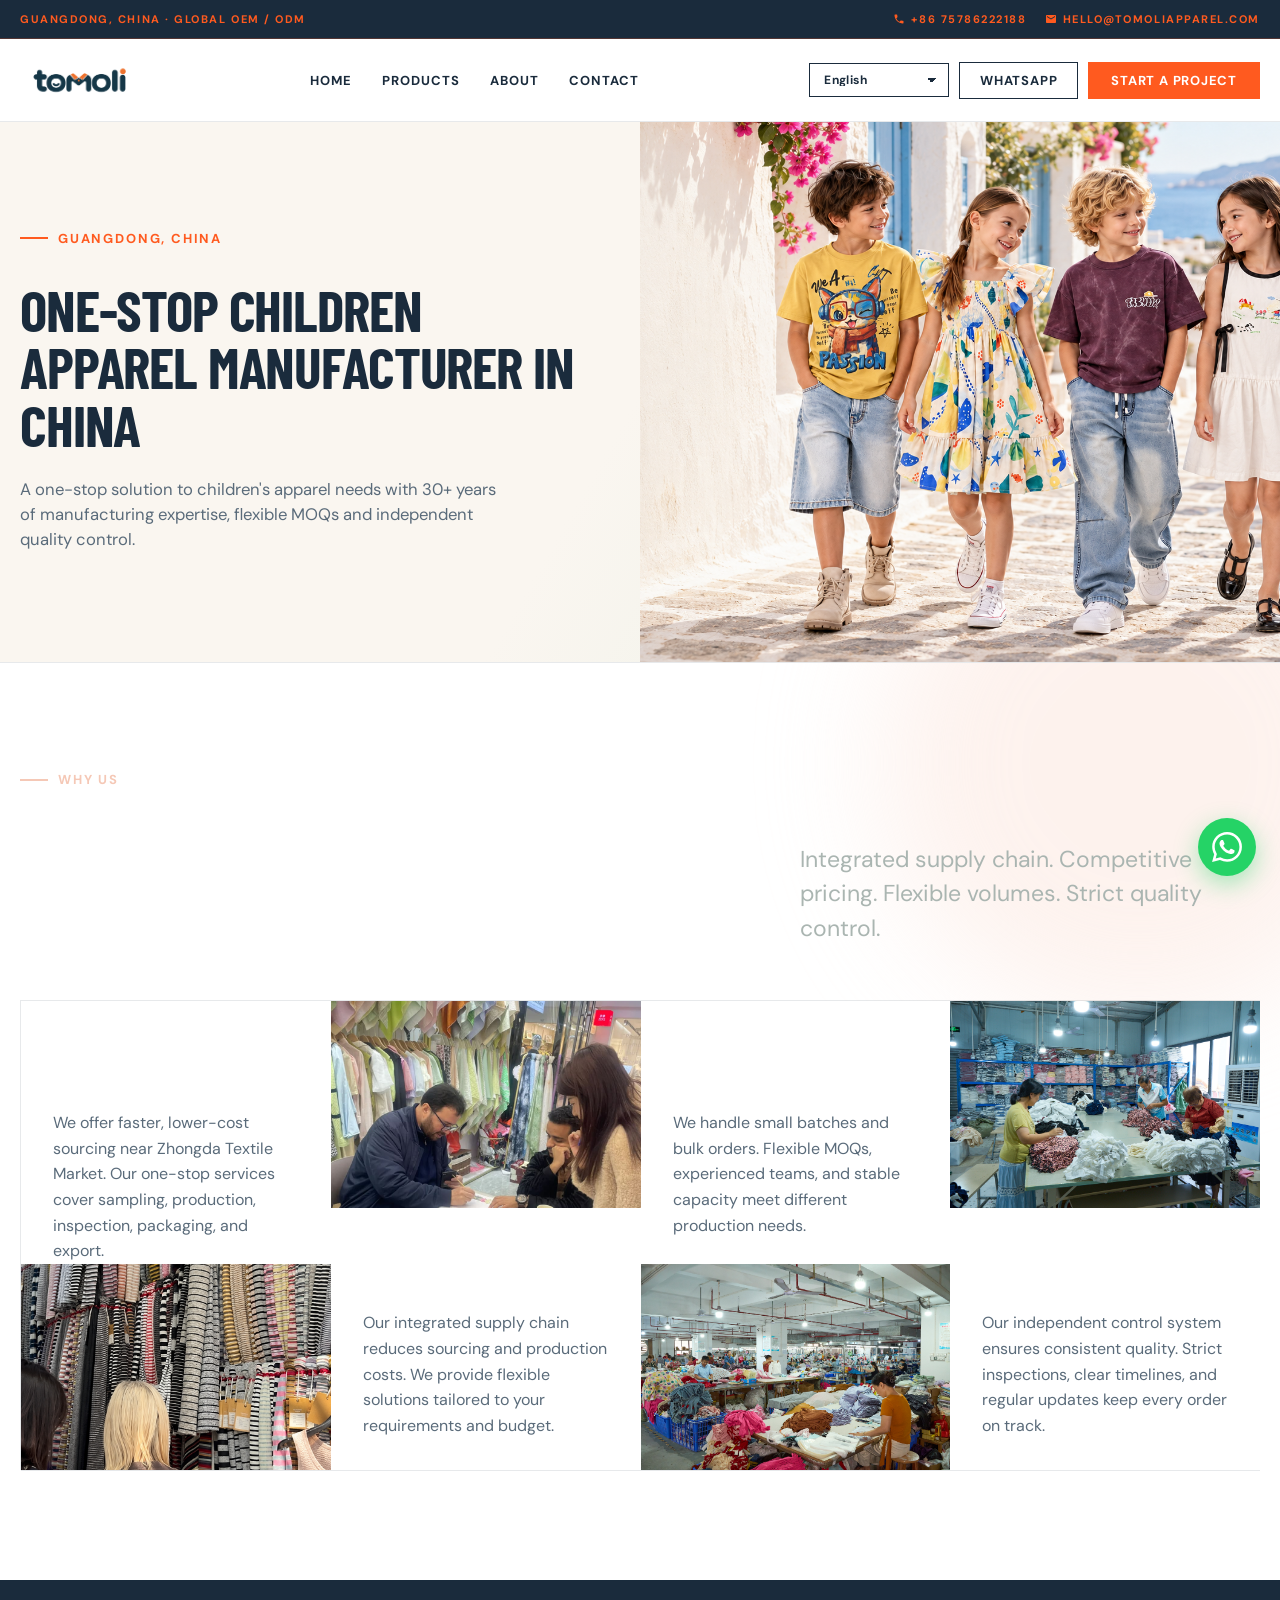
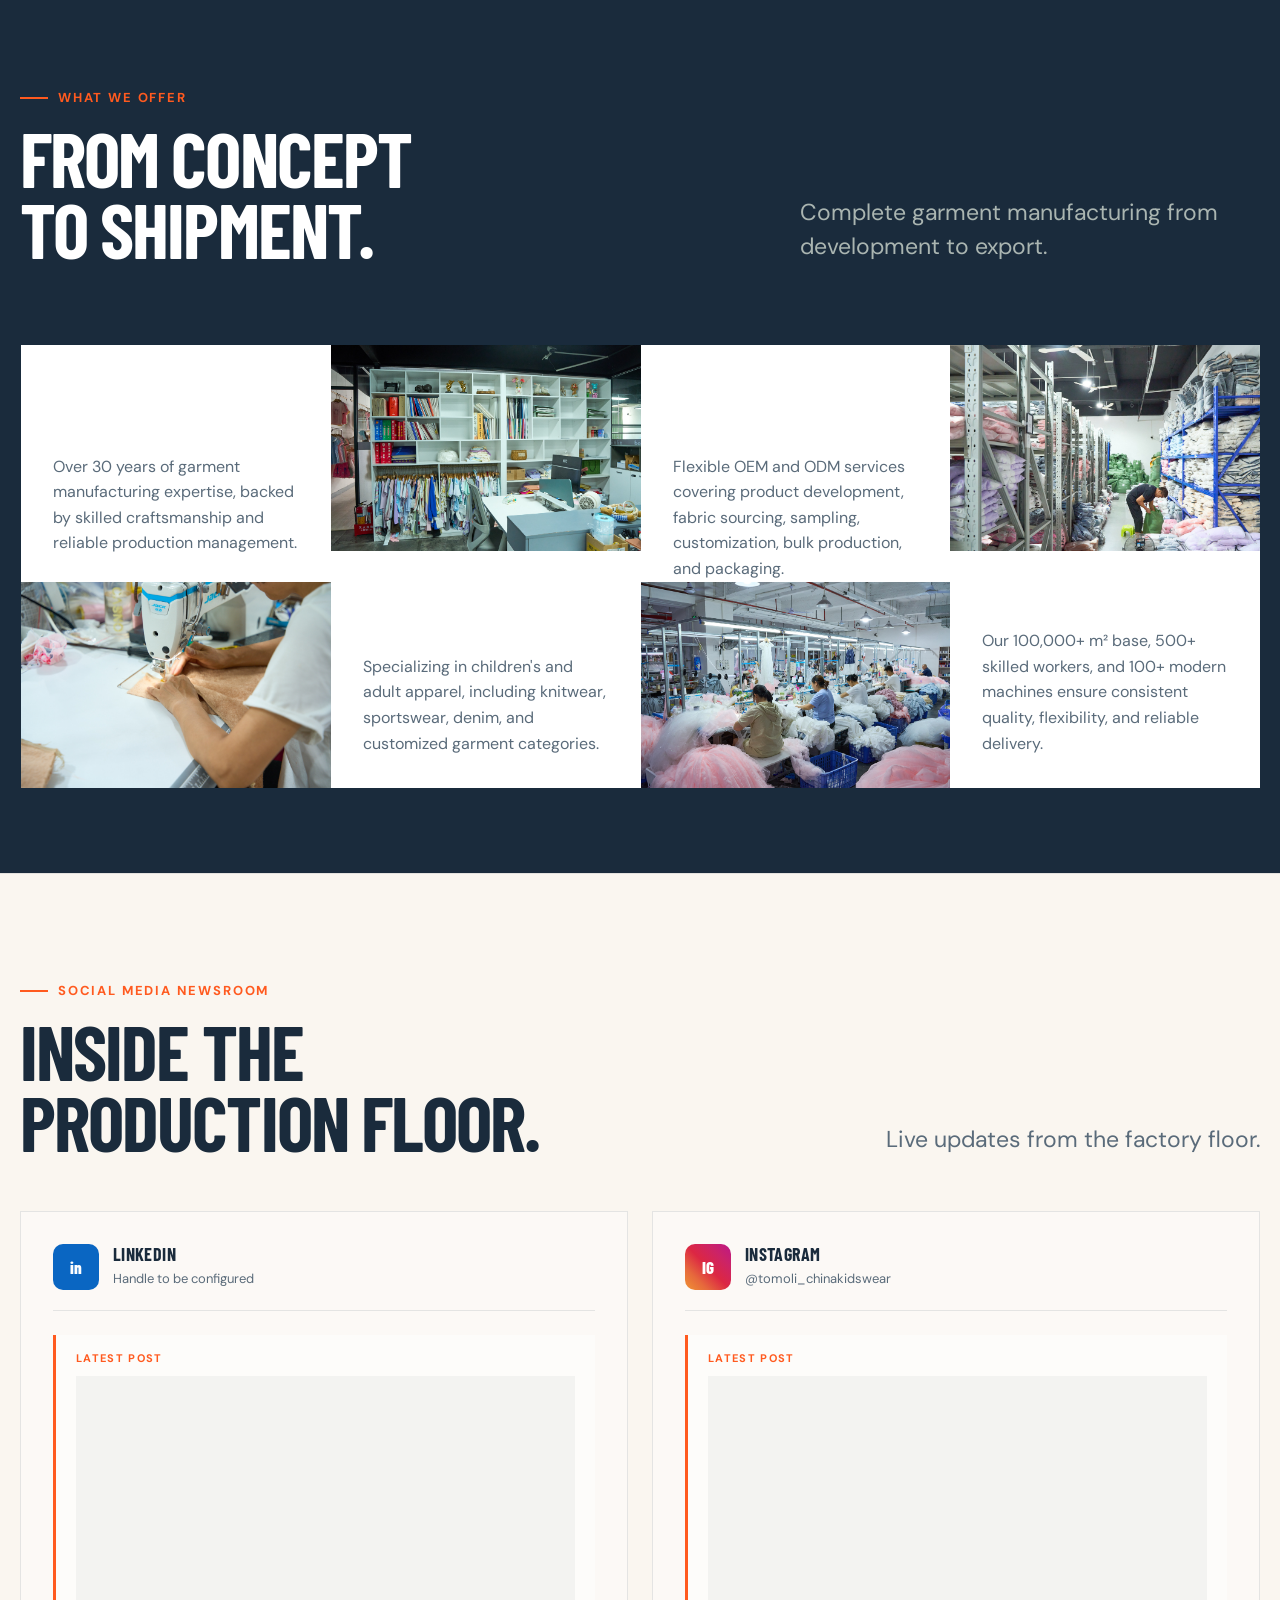
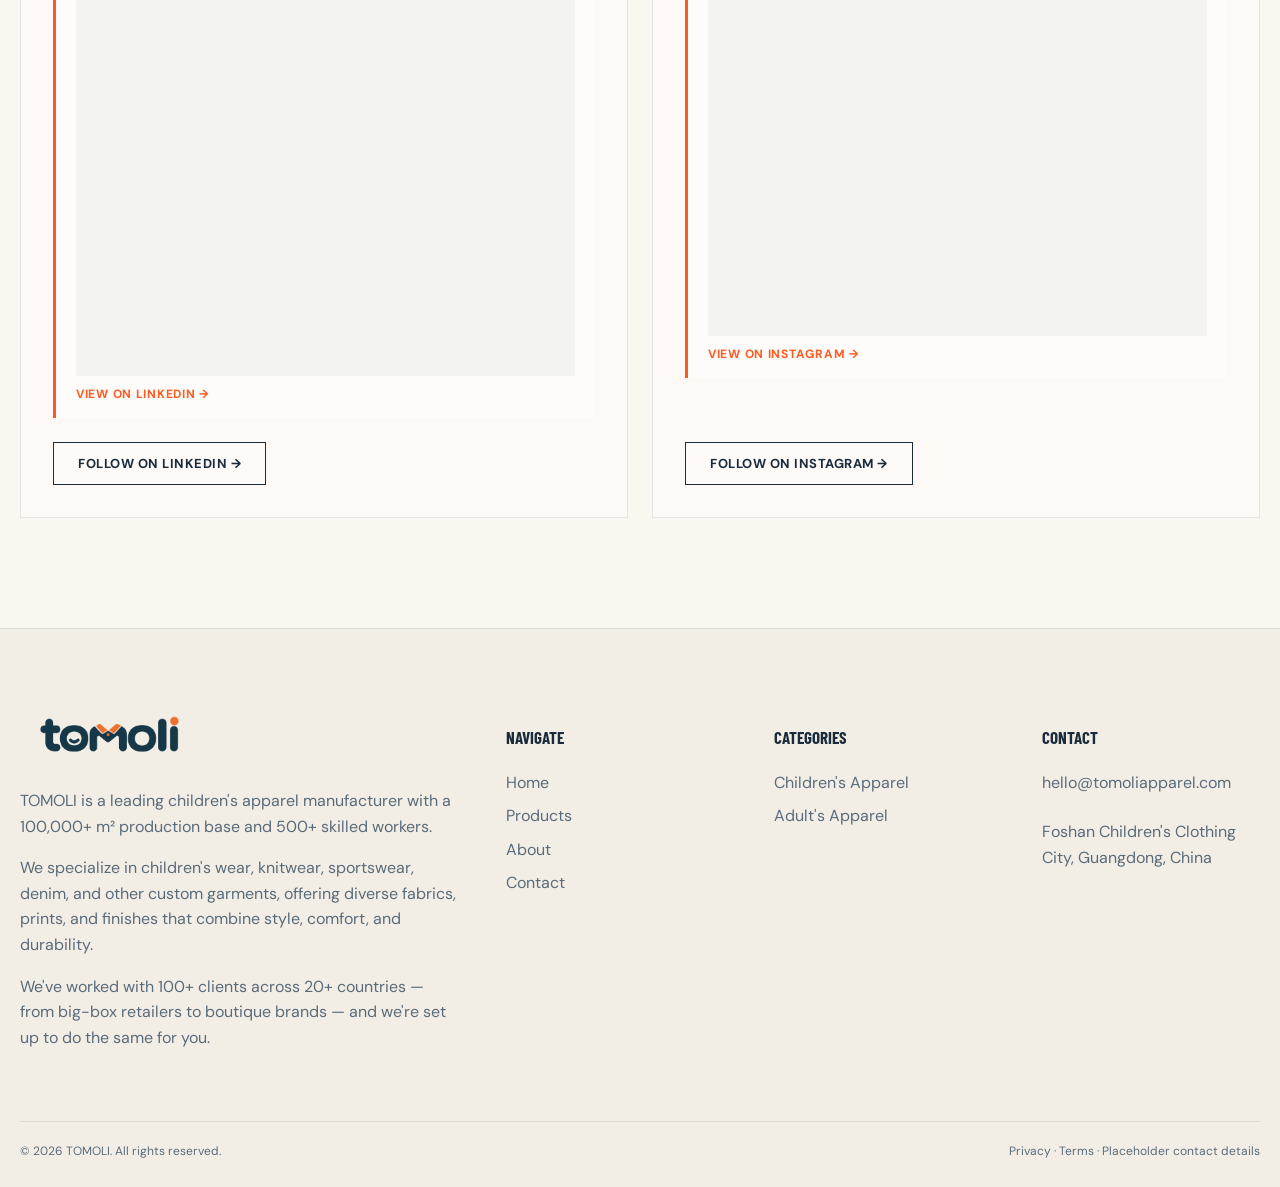
==== commit 533b9569: "home: make 'Why us' section dark like 'What we offer' (color consistency)" ====
--- a/index.html
+++ b/index.html
@@ -1,8 +1,8 @@
 <!doctype html><html lang="en"><head><meta charset="utf-8"><meta name="viewport" content="width=device-width,initial-scale=1"><title>TOMOLI | Your Direct Gateway to Garment Manufacturing</title><meta name="description" content="Connect with Foshan garment factories for childrenswear, adult apparel, sportswear, knitwear and more. OEM/ODM support since 2000."><meta property="og:title" content="TOMOLI"><meta property="og:description" content="One direct gateway to Foshan's garment manufacturing cluster."><meta property="og:type" content="website"><link rel="stylesheet" href="styles.css?v=78"><script type="application/ld+json">{"@context":"https://schema.org","@type":"Organization","name":"TOMOLI","foundingDate":"2000","address":{"@type":"PostalAddress","addressLocality":"Foshan","addressCountry":"CN"},"email":"hello@tomoliapparel.com"}</script><script defer src="script.js?v=78"></script></head><body>
 <a class="skip-link" href="#main" data-i18n="skip.link">Skip to content</a><div class="utility"><div class="container"><span data-i18n="utility.text">Guangdong, China · Global OEM / ODM</span><div class="utility-actions"><a class="utility-action" href="tel:+8675786222188"><svg class="utility-icon" viewBox="0 0 24 24" width="12" height="12" fill="currentColor" aria-hidden="true"><path d="M20 15.5c-1.25 0-2.45-.2-3.57-.57-.35-.11-.74-.03-1.02.24l-2.2 2.2c-2.83-1.44-5.15-3.75-6.59-6.58l2.2-2.21c.28-.27.36-.66.25-1.01A11.36 11.36 0 0 1 8.5 4c0-.55-.45-1-1-1H4c-.55 0-1 .45-1 1 0 9.39 7.61 17 17 17 .55 0 1-.45 1-1v-3.5c0-.55-.45-1-1-1z"/></svg><span>+86 75786222188</span></a><a class="utility-action" href="mailto:hello@tomoliapparel.com"><svg class="utility-icon" viewBox="0 0 24 24" width="12" height="12" fill="currentColor" aria-hidden="true"><path d="M20 4H4c-1.1 0-1.99.9-1.99 2L2 18c0 1.1.9 2 2 2h16c1.1 0 2-.9 2-2V6c0-1.1-.9-2-2-2zm0 4-8 5-8-5V6l8 5 8-5v2z"/></svg><span>hello@tomoliapparel.com</span></a></div></div></div>
-<header class="site-header"><nav class="nav container" aria-label="Primary navigation"><a class="logo" href="index.html"><img src="images/logo/tomoli-logo.png" alt="TOMOLI"></a><button class="menu-toggle" aria-expanded="false" aria-controls="nav-links" data-i18n="menu_open">MENU</button><div class="nav-links" id="nav-links"><a href="index.html" data-i18n="nav.home">Home</a><a href="products.html" data-i18n="nav.products">Products</a><a href="about.html" data-i18n="nav.about">About</a><a href="contact.html" data-i18n="nav.contact">Contact</a></div><div class="nav-actions"><select id="lang-select" class="lang-select" aria-label="Language"><option value="en">English</option><option value="id">Indonesian</option><option value="th">Thai</option><option value="ru">Russian</option><option value="ar">Arabic</option></select><a class="btn-wa-outline" href="#" data-whatsapp data-i18n="header.whatsapp">WhatsApp</a><a class="btn-start" href="contact.html" data-i18n="header.start_project">Start a Project</a></div></nav></header>
+<header class="site-header"><nav class="nav container" aria-label="Primary navigation"><a class="logo" href="index.html"><img src="images/logo/tomoli-logo.png" alt="TOMOLI"></a><button class="menu-toggle" aria-expanded="false" aria-controls="nav-links" data-i18n="menu_open">MENU</button><div class="nav-links" id="nav-links"><a href="index.html" data-i18n="nav.home">Home</a><a href="products.html" data-i18n="nav.products">Products</a><a href="about.html" data-i18n="nav.about">About</a><a href="contact.html" data-i18n="nav.contact">Contact</a></div><div class="nav-actions"><select id="lang-select" class="lang-select" aria-label="Language"><option value="en">English</option><option value="id">Indonesian</option><option value="th">Thai</option><option value="ru">Russian</option><option value="ar">Arabic</option><option value="zh-TW">Chinese</option></select><a class="btn-wa-outline" href="#" data-whatsapp data-i18n="header.whatsapp">WhatsApp</a><a class="btn-start" href="contact.html" data-i18n="header.start_project">Start a Project</a></div></nav></header>
 <main id="main"><section class="page-hero home-hero"><div class="page-hero-text"><p class="eyebrow"><span data-i18n="home.hero.eyebrow">Guangdong, China</span></p><h1 class="display section-title" data-i18n="home.hero.title">One-Stop Children Apparel Manufacturer in China</h1><p class="lead" data-i18n="home.hero.lead">A one-stop solution to children's apparel needs with 30+ years of manufacturing expertise, flexible MOQs and independent quality control.</p></div><div class="page-hero-image"><img src="images/home/hero-1.png" alt="TOMOLI — children modelling ready-to-wear apparel"></div></section>
-<section class="section" id="why-us"><div class="deco-blob"></div><div class="container"><div class="section-head reveal"><div><p class="eyebrow" data-i18n="why.eyebrow">Why us</p><h2 class="display section-title" data-i18n="why.title">Why brands<br>choose us.</h2></div><p class="lead" data-i18n="why.lead">Integrated supply chain. Competitive pricing. Flexible volumes. Strict quality control.</p></div><div class="grid-4 reveal"><article class="offer-card"><span class="offer-num" data-i18n="why.01.num">01 / INTEGRATED SUPPLY CHAIN</span><p data-i18n="why.01.body">We offer faster, lower-cost sourcing near Zhongda Textile Market. Our one-stop services cover sampling, production, inspection, packaging, and export.</p>
+<section class="section dark" id="why-us"><div class="deco-blob"></div><div class="container"><div class="section-head reveal"><div><p class="eyebrow" data-i18n="why.eyebrow">Why us</p><h2 class="display section-title" data-i18n="why.title">Why brands<br>choose us.</h2></div><p class="lead" data-i18n="why.lead">Integrated supply chain. Competitive pricing. Flexible volumes. Strict quality control.</p></div><div class="grid-4 reveal"><article class="offer-card"><span class="offer-num" data-i18n="why.01.num">01 / INTEGRATED SUPPLY CHAIN</span><p data-i18n="why.01.body">We offer faster, lower-cost sourcing near Zhongda Textile Market. Our one-stop services cover sampling, production, inspection, packaging, and export.</p>
       <figure class="offer-image"><img src="images/home/why-integrated.png" alt="Buyer inspecting knitwear sample racks — integrated supply chain"></figure></article><article class="offer-card"><figure class="offer-image offer-image-top"><img src="images/home/why-competitive pricing.jpg" alt="Competitive pricing — image"></figure><span class="offer-num" data-i18n="why.02.num">02 / COMPETITIVE PRICING</span><p data-i18n="why.02.body">Our integrated supply chain reduces sourcing and production costs. We provide flexible solutions tailored to your requirements and budget.</p></article><article class="offer-card"><span class="offer-num" data-i18n="why.03.num">03 / FLEXIBLE PRODUCTION VOLUMES</span><p data-i18n="why.03.body">We handle small batches and bulk orders. Flexible MOQs, experienced teams, and stable capacity meet different production needs.</p>
       <figure class="offer-image"><img src="images/home/why-flexible.jpg" alt="Factory floor — flexible production volumes"></figure></article><article class="offer-card"><figure class="offer-image offer-image-top"><img src="images/home/why-quality.jpg" alt="Inspection floor — process and quality control"></figure><span class="offer-num" data-i18n="why.04.num">04 / PROCESS & QUALITY CONTROL</span><p data-i18n="why.04.body">Our independent control system ensures consistent quality. Strict inspections, clear timelines, and regular updates keep every order on track.</p></article></div></div></section>
 <section class="section dark"><div class="container"><div class="section-head reveal"><div><p class="eyebrow" data-i18n="offer.eyebrow">What we offer</p><h2 class="display section-title" data-i18n="offer.title">From concept<br>to shipment.</h2></div><p class="lead" data-i18n="offer.lead">Complete garment manufacturing from development to export.</p></div><div class="grid-4 reveal"><article class="offer-card"><span class="offer-num" data-i18n="offer.01.num">01 / 30+ YEARS EXPERTISE</span><p data-i18n="offer.01.body">Over 30 years of garment manufacturing expertise, backed by skilled craftsmanship and reliable production management.</p>
--- a/styles.css
+++ b/styles.css
@@ -100,6 +100,7 @@
 html[dir="rtl"] .social-grid{direction:rtl}
 html[dir="rtl"] .footer-top{direction:rtl}
 html[dir="rtl"] body{font-family:'Noto Sans Arabic','Tahoma',sans-serif}
+html[lang="zh-TW"] body{font-family:'Noto Sans TC','PingFang TC','Microsoft JhengHei',sans-serif}
 
 .hero{background:#f2efe6;border-top:0;padding:0;display:block;overflow:visible}
 .hero-inner{width:100%;margin:0;display:block}
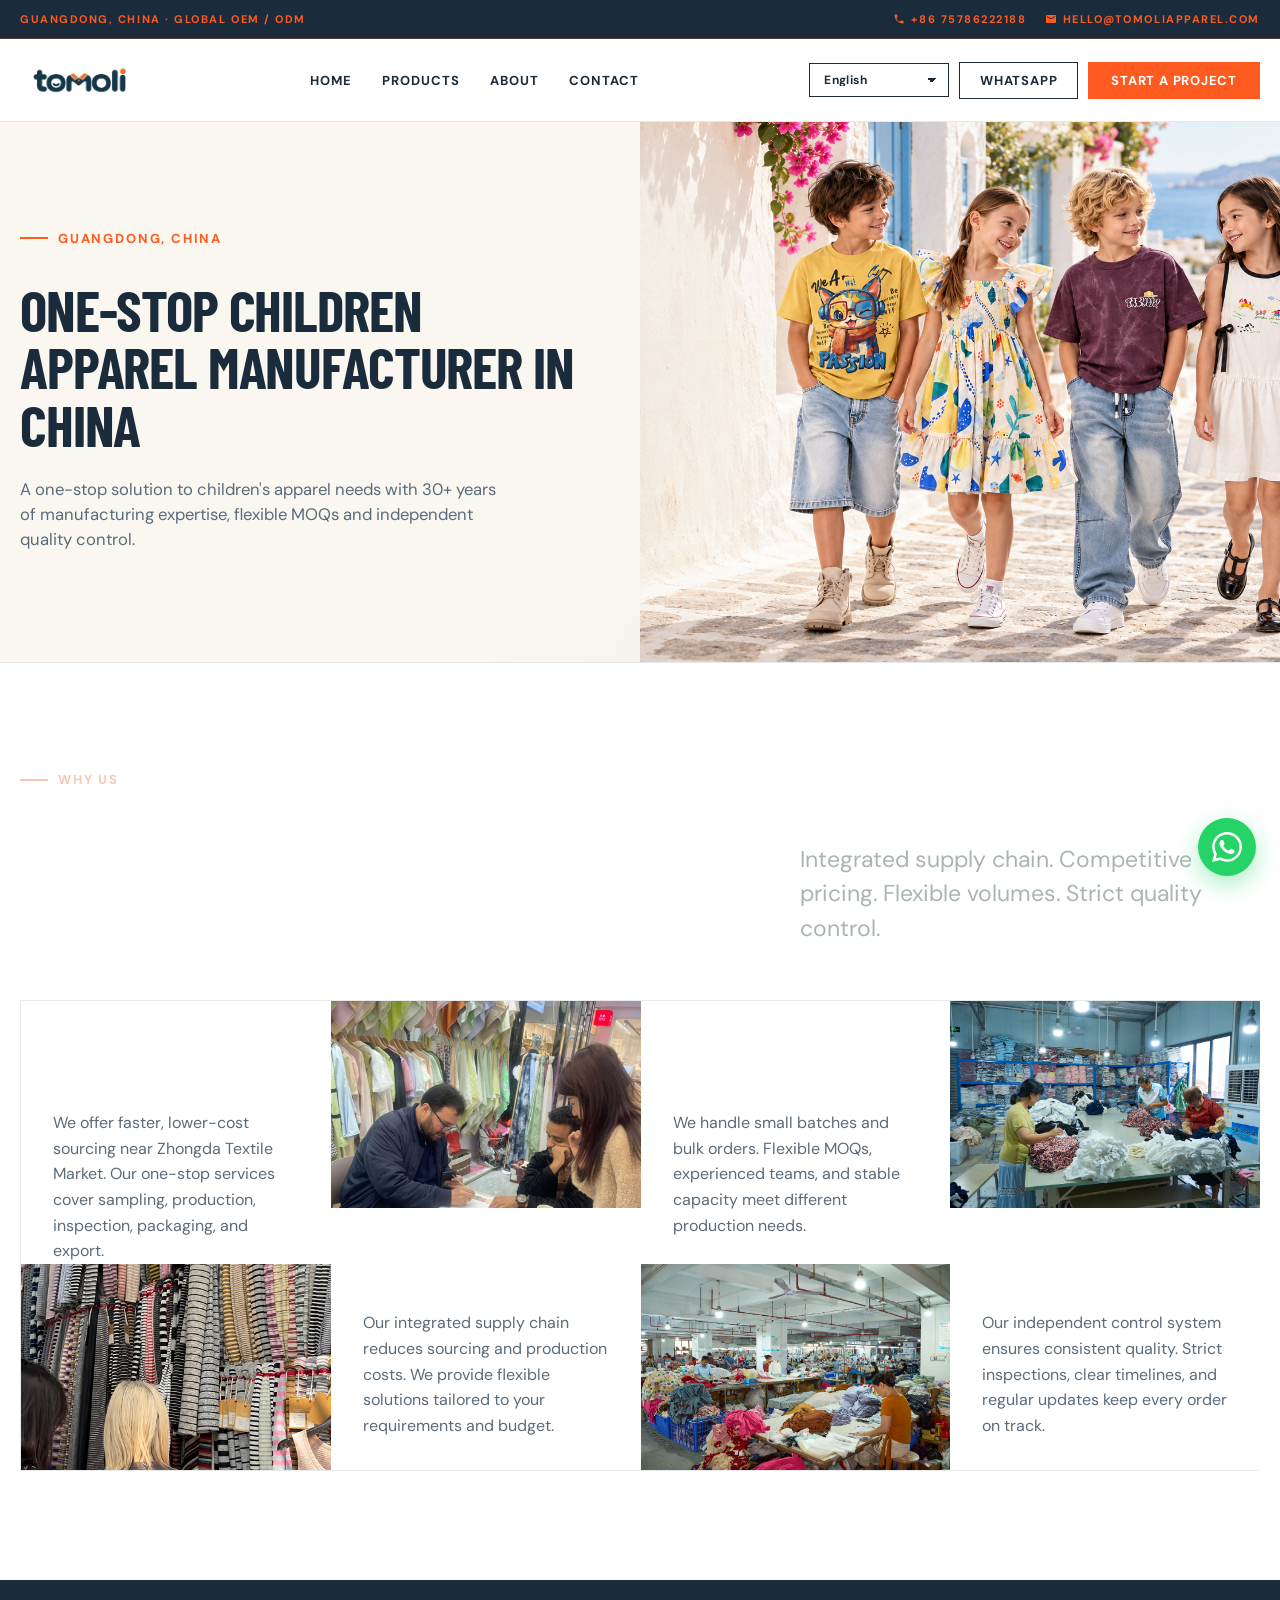
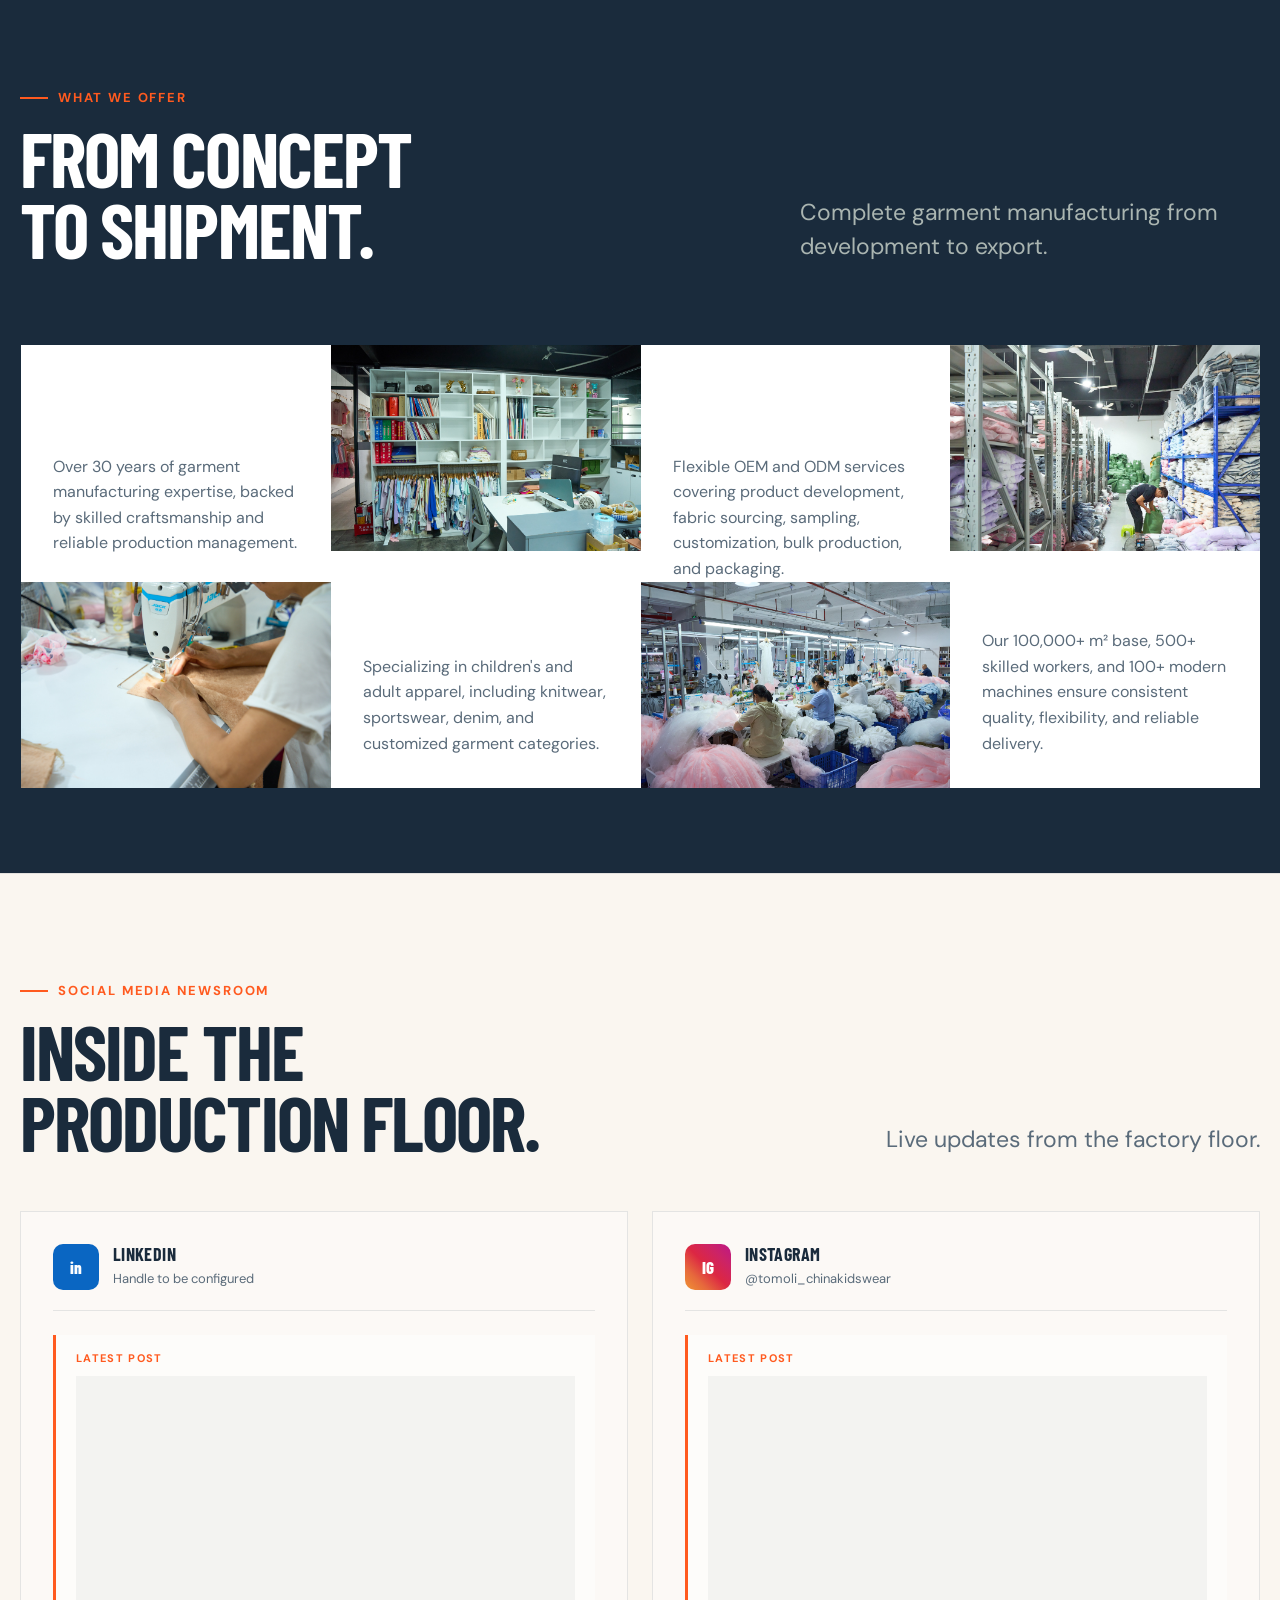
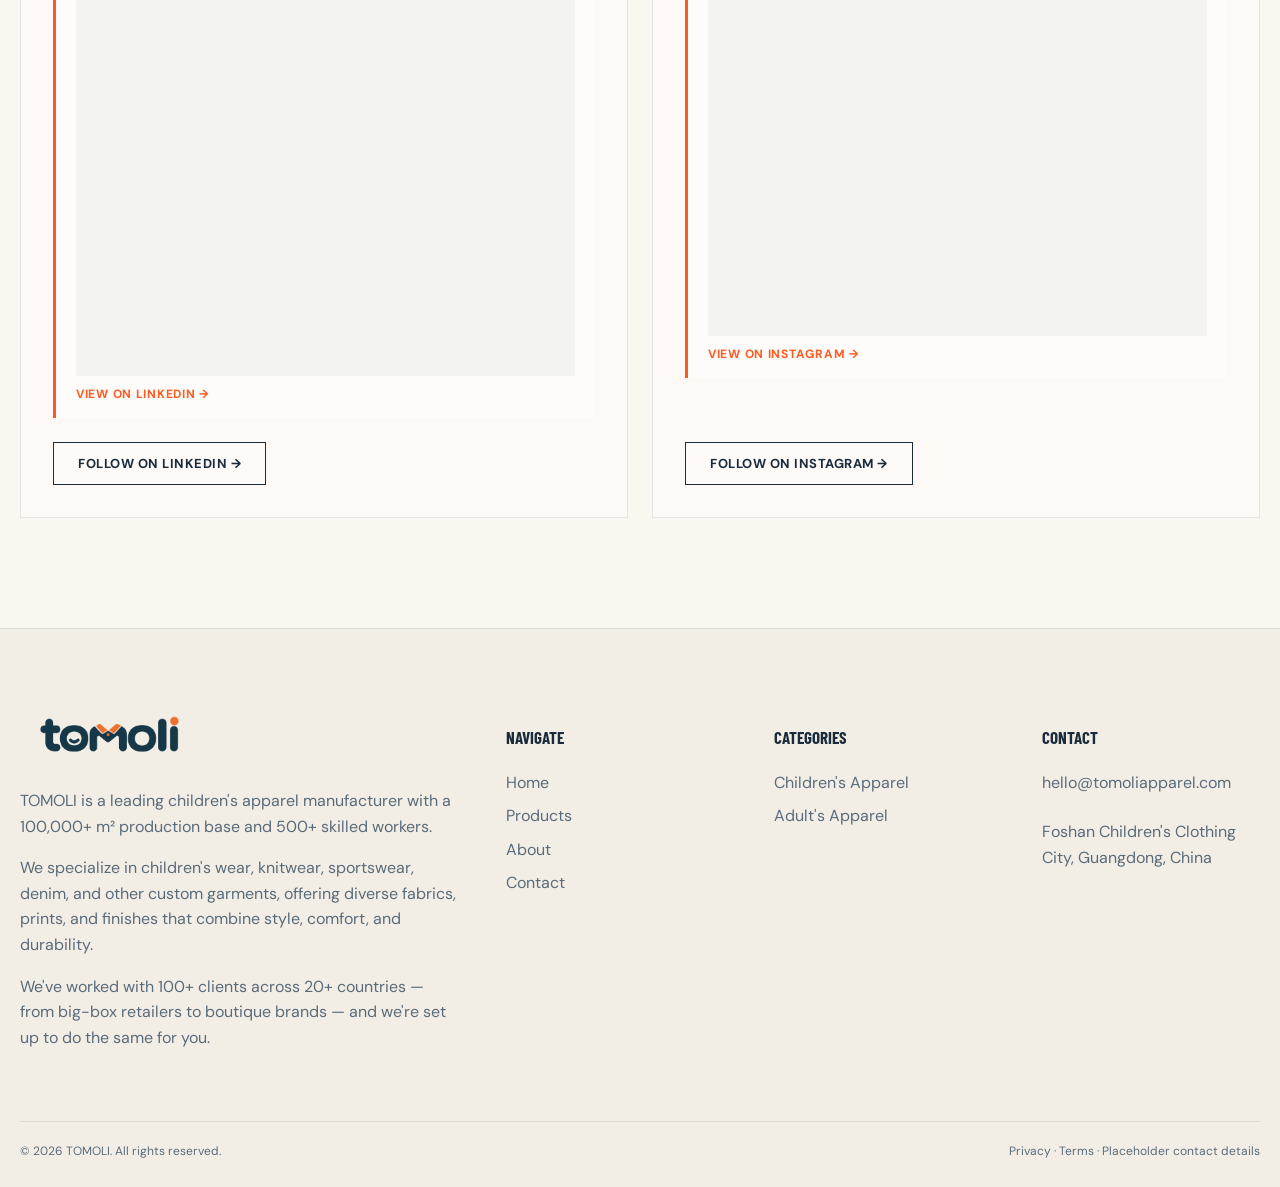
==== commit e6a2dd70: "home: remove deco-blob from 'Why us' (matches 'What we offer' decoration-free); bump cache v=78→v=79" ====
--- a/index.html
+++ b/index.html
@@ -1,8 +1,8 @@
-<!doctype html><html lang="en"><head><meta charset="utf-8"><meta name="viewport" content="width=device-width,initial-scale=1"><title>TOMOLI | Your Direct Gateway to Garment Manufacturing</title><meta name="description" content="Connect with Foshan garment factories for childrenswear, adult apparel, sportswear, knitwear and more. OEM/ODM support since 2000."><meta property="og:title" content="TOMOLI"><meta property="og:description" content="One direct gateway to Foshan's garment manufacturing cluster."><meta property="og:type" content="website"><link rel="stylesheet" href="styles.css?v=78"><script type="application/ld+json">{"@context":"https://schema.org","@type":"Organization","name":"TOMOLI","foundingDate":"2000","address":{"@type":"PostalAddress","addressLocality":"Foshan","addressCountry":"CN"},"email":"hello@tomoliapparel.com"}</script><script defer src="script.js?v=78"></script></head><body>
+<!doctype html><html lang="en"><head><meta charset="utf-8"><meta name="viewport" content="width=device-width,initial-scale=1"><title>TOMOLI | Your Direct Gateway to Garment Manufacturing</title><meta name="description" content="Connect with Foshan garment factories for childrenswear, adult apparel, sportswear, knitwear and more. OEM/ODM support since 2000."><meta property="og:title" content="TOMOLI"><meta property="og:description" content="One direct gateway to Foshan's garment manufacturing cluster."><meta property="og:type" content="website"><link rel="stylesheet" href="styles.css?v=79"><script type="application/ld+json">{"@context":"https://schema.org","@type":"Organization","name":"TOMOLI","foundingDate":"2000","address":{"@type":"PostalAddress","addressLocality":"Foshan","addressCountry":"CN"},"email":"hello@tomoliapparel.com"}</script><script defer src="script.js?v=79"></script></head><body>
 <a class="skip-link" href="#main" data-i18n="skip.link">Skip to content</a><div class="utility"><div class="container"><span data-i18n="utility.text">Guangdong, China · Global OEM / ODM</span><div class="utility-actions"><a class="utility-action" href="tel:+8675786222188"><svg class="utility-icon" viewBox="0 0 24 24" width="12" height="12" fill="currentColor" aria-hidden="true"><path d="M20 15.5c-1.25 0-2.45-.2-3.57-.57-.35-.11-.74-.03-1.02.24l-2.2 2.2c-2.83-1.44-5.15-3.75-6.59-6.58l2.2-2.21c.28-.27.36-.66.25-1.01A11.36 11.36 0 0 1 8.5 4c0-.55-.45-1-1-1H4c-.55 0-1 .45-1 1 0 9.39 7.61 17 17 17 .55 0 1-.45 1-1v-3.5c0-.55-.45-1-1-1z"/></svg><span>+86 75786222188</span></a><a class="utility-action" href="mailto:hello@tomoliapparel.com"><svg class="utility-icon" viewBox="0 0 24 24" width="12" height="12" fill="currentColor" aria-hidden="true"><path d="M20 4H4c-1.1 0-1.99.9-1.99 2L2 18c0 1.1.9 2 2 2h16c1.1 0 2-.9 2-2V6c0-1.1-.9-2-2-2zm0 4-8 5-8-5V6l8 5 8-5v2z"/></svg><span>hello@tomoliapparel.com</span></a></div></div></div>
 <header class="site-header"><nav class="nav container" aria-label="Primary navigation"><a class="logo" href="index.html"><img src="images/logo/tomoli-logo.png" alt="TOMOLI"></a><button class="menu-toggle" aria-expanded="false" aria-controls="nav-links" data-i18n="menu_open">MENU</button><div class="nav-links" id="nav-links"><a href="index.html" data-i18n="nav.home">Home</a><a href="products.html" data-i18n="nav.products">Products</a><a href="about.html" data-i18n="nav.about">About</a><a href="contact.html" data-i18n="nav.contact">Contact</a></div><div class="nav-actions"><select id="lang-select" class="lang-select" aria-label="Language"><option value="en">English</option><option value="id">Indonesian</option><option value="th">Thai</option><option value="ru">Russian</option><option value="ar">Arabic</option><option value="zh-TW">Chinese</option></select><a class="btn-wa-outline" href="#" data-whatsapp data-i18n="header.whatsapp">WhatsApp</a><a class="btn-start" href="contact.html" data-i18n="header.start_project">Start a Project</a></div></nav></header>
 <main id="main"><section class="page-hero home-hero"><div class="page-hero-text"><p class="eyebrow"><span data-i18n="home.hero.eyebrow">Guangdong, China</span></p><h1 class="display section-title" data-i18n="home.hero.title">One-Stop Children Apparel Manufacturer in China</h1><p class="lead" data-i18n="home.hero.lead">A one-stop solution to children's apparel needs with 30+ years of manufacturing expertise, flexible MOQs and independent quality control.</p></div><div class="page-hero-image"><img src="images/home/hero-1.png" alt="TOMOLI — children modelling ready-to-wear apparel"></div></section>
-<section class="section dark" id="why-us"><div class="deco-blob"></div><div class="container"><div class="section-head reveal"><div><p class="eyebrow" data-i18n="why.eyebrow">Why us</p><h2 class="display section-title" data-i18n="why.title">Why brands<br>choose us.</h2></div><p class="lead" data-i18n="why.lead">Integrated supply chain. Competitive pricing. Flexible volumes. Strict quality control.</p></div><div class="grid-4 reveal"><article class="offer-card"><span class="offer-num" data-i18n="why.01.num">01 / INTEGRATED SUPPLY CHAIN</span><p data-i18n="why.01.body">We offer faster, lower-cost sourcing near Zhongda Textile Market. Our one-stop services cover sampling, production, inspection, packaging, and export.</p>
+<section class="section dark" id="why-us"><div class="container"><div class="section-head reveal"><div><p class="eyebrow" data-i18n="why.eyebrow">Why us</p><h2 class="display section-title" data-i18n="why.title">Why brands<br>choose us.</h2></div><p class="lead" data-i18n="why.lead">Integrated supply chain. Competitive pricing. Flexible volumes. Strict quality control.</p></div><div class="grid-4 reveal"><article class="offer-card"><span class="offer-num" data-i18n="why.01.num">01 / INTEGRATED SUPPLY CHAIN</span><p data-i18n="why.01.body">We offer faster, lower-cost sourcing near Zhongda Textile Market. Our one-stop services cover sampling, production, inspection, packaging, and export.</p>
       <figure class="offer-image"><img src="images/home/why-integrated.png" alt="Buyer inspecting knitwear sample racks — integrated supply chain"></figure></article><article class="offer-card"><figure class="offer-image offer-image-top"><img src="images/home/why-competitive pricing.jpg" alt="Competitive pricing — image"></figure><span class="offer-num" data-i18n="why.02.num">02 / COMPETITIVE PRICING</span><p data-i18n="why.02.body">Our integrated supply chain reduces sourcing and production costs. We provide flexible solutions tailored to your requirements and budget.</p></article><article class="offer-card"><span class="offer-num" data-i18n="why.03.num">03 / FLEXIBLE PRODUCTION VOLUMES</span><p data-i18n="why.03.body">We handle small batches and bulk orders. Flexible MOQs, experienced teams, and stable capacity meet different production needs.</p>
       <figure class="offer-image"><img src="images/home/why-flexible.jpg" alt="Factory floor — flexible production volumes"></figure></article><article class="offer-card"><figure class="offer-image offer-image-top"><img src="images/home/why-quality.jpg" alt="Inspection floor — process and quality control"></figure><span class="offer-num" data-i18n="why.04.num">04 / PROCESS & QUALITY CONTROL</span><p data-i18n="why.04.body">Our independent control system ensures consistent quality. Strict inspections, clear timelines, and regular updates keep every order on track.</p></article></div></div></section>
 <section class="section dark"><div class="container"><div class="section-head reveal"><div><p class="eyebrow" data-i18n="offer.eyebrow">What we offer</p><h2 class="display section-title" data-i18n="offer.title">From concept<br>to shipment.</h2></div><p class="lead" data-i18n="offer.lead">Complete garment manufacturing from development to export.</p></div><div class="grid-4 reveal"><article class="offer-card"><span class="offer-num" data-i18n="offer.01.num">01 / 30+ YEARS EXPERTISE</span><p data-i18n="offer.01.body">Over 30 years of garment manufacturing expertise, backed by skilled craftsmanship and reliable production management.</p>
--- a/styles.css
+++ b/styles.css
@@ -243,7 +243,7 @@
 
 /* Home: "Why us" → blush (pink from kids' dresses in image #1) */
 #why-us{background:#fff}
-#why-us .deco-blob{width:520px;height:520px;background:var(--blush);top:-160px;right:-120px}
+#why-us .deco-blob{width:520px;height:520px;background:var(--blush);top:-160px;right:-120px;display:none}
 #why-us .container{position:relative;z-index:1}
 
 /* Home: "What we offer" stays .dark — provides contrast anchor */
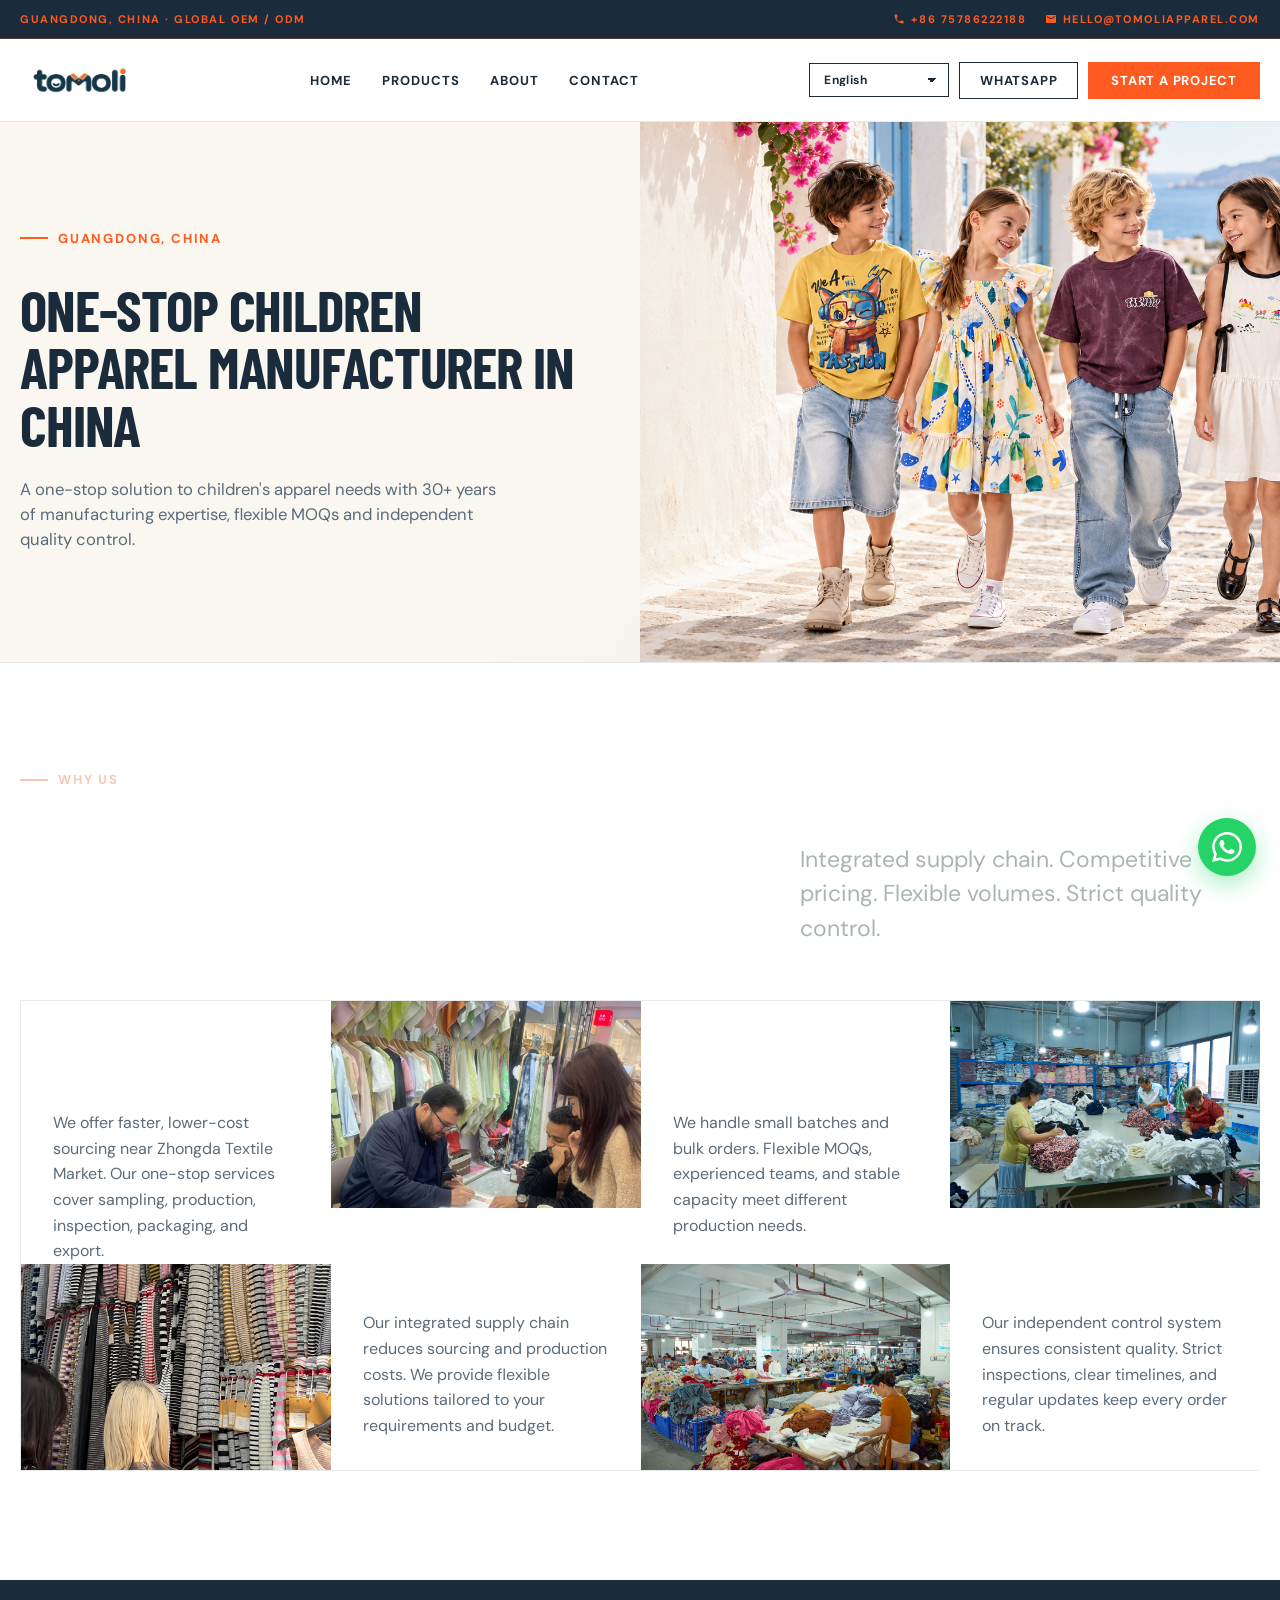
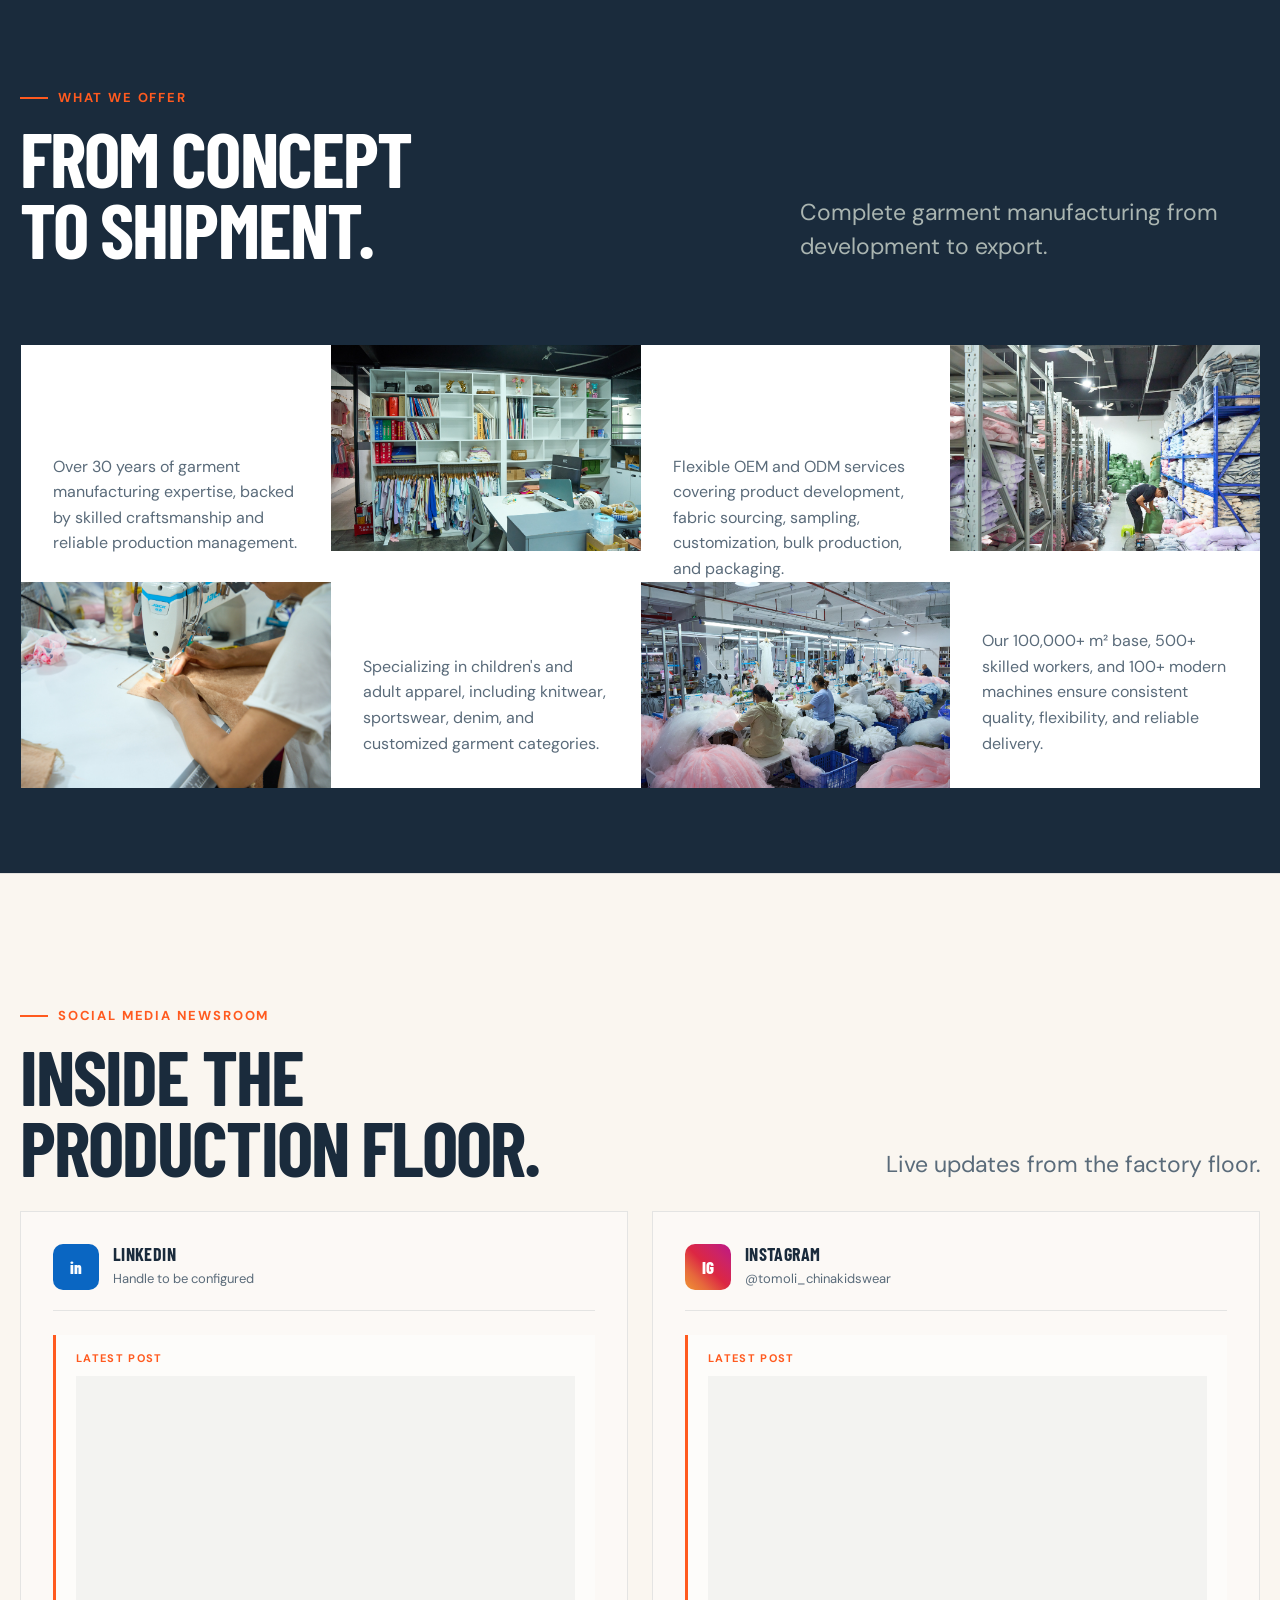
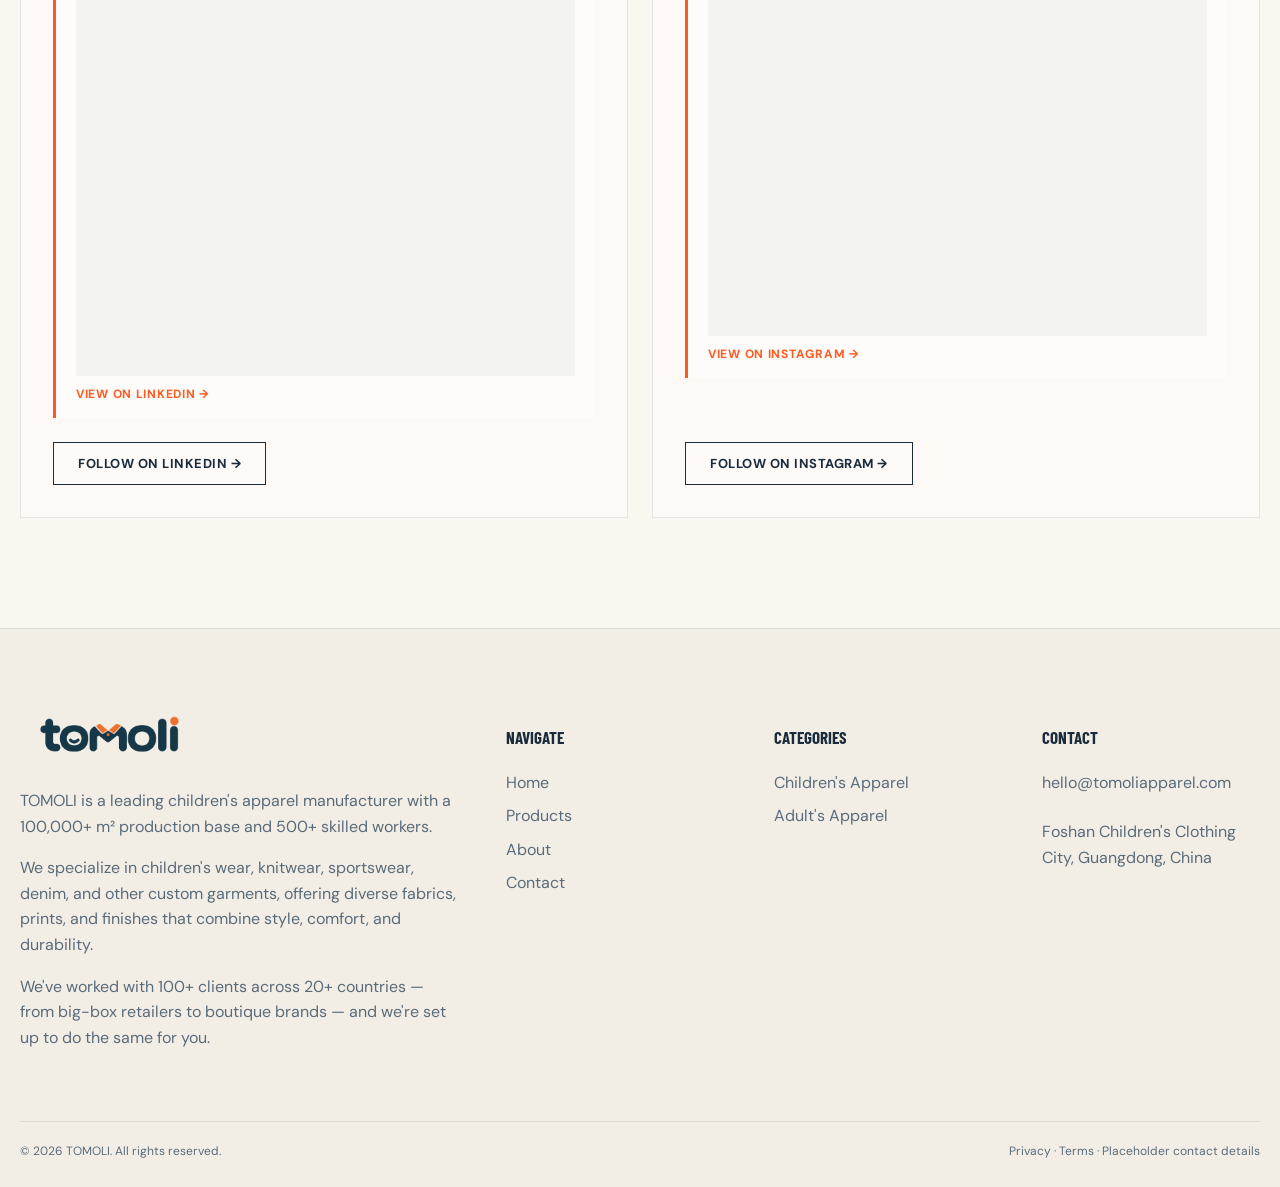
==== commit 9e705b60: "i18n: add Filipino/Tagalog (tl) as 7th language — full TL dictionary; SUPPORTED_LANGS + LANG_LABELS " ====
--- a/index.html
+++ b/index.html
@@ -1,6 +1,6 @@
 <!doctype html><html lang="en"><head><meta charset="utf-8"><meta name="viewport" content="width=device-width,initial-scale=1"><title>TOMOLI | Your Direct Gateway to Garment Manufacturing</title><meta name="description" content="Connect with Foshan garment factories for childrenswear, adult apparel, sportswear, knitwear and more. OEM/ODM support since 2000."><meta property="og:title" content="TOMOLI"><meta property="og:description" content="One direct gateway to Foshan's garment manufacturing cluster."><meta property="og:type" content="website"><link rel="stylesheet" href="styles.css?v=79"><script type="application/ld+json">{"@context":"https://schema.org","@type":"Organization","name":"TOMOLI","foundingDate":"2000","address":{"@type":"PostalAddress","addressLocality":"Foshan","addressCountry":"CN"},"email":"hello@tomoliapparel.com"}</script><script defer src="script.js?v=79"></script></head><body>
 <a class="skip-link" href="#main" data-i18n="skip.link">Skip to content</a><div class="utility"><div class="container"><span data-i18n="utility.text">Guangdong, China · Global OEM / ODM</span><div class="utility-actions"><a class="utility-action" href="tel:+8675786222188"><svg class="utility-icon" viewBox="0 0 24 24" width="12" height="12" fill="currentColor" aria-hidden="true"><path d="M20 15.5c-1.25 0-2.45-.2-3.57-.57-.35-.11-.74-.03-1.02.24l-2.2 2.2c-2.83-1.44-5.15-3.75-6.59-6.58l2.2-2.21c.28-.27.36-.66.25-1.01A11.36 11.36 0 0 1 8.5 4c0-.55-.45-1-1-1H4c-.55 0-1 .45-1 1 0 9.39 7.61 17 17 17 .55 0 1-.45 1-1v-3.5c0-.55-.45-1-1-1z"/></svg><span>+86 75786222188</span></a><a class="utility-action" href="mailto:hello@tomoliapparel.com"><svg class="utility-icon" viewBox="0 0 24 24" width="12" height="12" fill="currentColor" aria-hidden="true"><path d="M20 4H4c-1.1 0-1.99.9-1.99 2L2 18c0 1.1.9 2 2 2h16c1.1 0 2-.9 2-2V6c0-1.1-.9-2-2-2zm0 4-8 5-8-5V6l8 5 8-5v2z"/></svg><span>hello@tomoliapparel.com</span></a></div></div></div>
-<header class="site-header"><nav class="nav container" aria-label="Primary navigation"><a class="logo" href="index.html"><img src="images/logo/tomoli-logo.png" alt="TOMOLI"></a><button class="menu-toggle" aria-expanded="false" aria-controls="nav-links" data-i18n="menu_open">MENU</button><div class="nav-links" id="nav-links"><a href="index.html" data-i18n="nav.home">Home</a><a href="products.html" data-i18n="nav.products">Products</a><a href="about.html" data-i18n="nav.about">About</a><a href="contact.html" data-i18n="nav.contact">Contact</a></div><div class="nav-actions"><select id="lang-select" class="lang-select" aria-label="Language"><option value="en">English</option><option value="id">Indonesian</option><option value="th">Thai</option><option value="ru">Russian</option><option value="ar">Arabic</option><option value="zh-TW">Chinese</option></select><a class="btn-wa-outline" href="#" data-whatsapp data-i18n="header.whatsapp">WhatsApp</a><a class="btn-start" href="contact.html" data-i18n="header.start_project">Start a Project</a></div></nav></header>
+<header class="site-header"><nav class="nav container" aria-label="Primary navigation"><a class="logo" href="index.html"><img src="images/logo/tomoli-logo.png" alt="TOMOLI"></a><button class="menu-toggle" aria-expanded="false" aria-controls="nav-links" data-i18n="menu_open">MENU</button><div class="nav-links" id="nav-links"><a href="index.html" data-i18n="nav.home">Home</a><a href="products.html" data-i18n="nav.products">Products</a><a href="about.html" data-i18n="nav.about">About</a><a href="contact.html" data-i18n="nav.contact">Contact</a></div><div class="nav-actions"><select id="lang-select" class="lang-select" aria-label="Language"><option value="en">English</option><option value="id">Indonesian</option><option value="th">Thai</option><option value="ru">Russian</option><option value="ar">Arabic</option><option value="zh-TW">Chinese</option><option value="tl">Filipino</option></select><a class="btn-wa-outline" href="#" data-whatsapp data-i18n="header.whatsapp">WhatsApp</a><a class="btn-start" href="contact.html" data-i18n="header.start_project">Start a Project</a></div></nav></header>
 <main id="main"><section class="page-hero home-hero"><div class="page-hero-text"><p class="eyebrow"><span data-i18n="home.hero.eyebrow">Guangdong, China</span></p><h1 class="display section-title" data-i18n="home.hero.title">One-Stop Children Apparel Manufacturer in China</h1><p class="lead" data-i18n="home.hero.lead">A one-stop solution to children's apparel needs with 30+ years of manufacturing expertise, flexible MOQs and independent quality control.</p></div><div class="page-hero-image"><img src="images/home/hero-1.png" alt="TOMOLI — children modelling ready-to-wear apparel"></div></section>
 <section class="section dark" id="why-us"><div class="container"><div class="section-head reveal"><div><p class="eyebrow" data-i18n="why.eyebrow">Why us</p><h2 class="display section-title" data-i18n="why.title">Why brands<br>choose us.</h2></div><p class="lead" data-i18n="why.lead">Integrated supply chain. Competitive pricing. Flexible volumes. Strict quality control.</p></div><div class="grid-4 reveal"><article class="offer-card"><span class="offer-num" data-i18n="why.01.num">01 / INTEGRATED SUPPLY CHAIN</span><p data-i18n="why.01.body">We offer faster, lower-cost sourcing near Zhongda Textile Market. Our one-stop services cover sampling, production, inspection, packaging, and export.</p>
       <figure class="offer-image"><img src="images/home/why-integrated.png" alt="Buyer inspecting knitwear sample racks — integrated supply chain"></figure></article><article class="offer-card"><figure class="offer-image offer-image-top"><img src="images/home/why-competitive pricing.jpg" alt="Competitive pricing — image"></figure><span class="offer-num" data-i18n="why.02.num">02 / COMPETITIVE PRICING</span><p data-i18n="why.02.body">Our integrated supply chain reduces sourcing and production costs. We provide flexible solutions tailored to your requirements and budget.</p></article><article class="offer-card"><span class="offer-num" data-i18n="why.03.num">03 / FLEXIBLE PRODUCTION VOLUMES</span><p data-i18n="why.03.body">We handle small batches and bulk orders. Flexible MOQs, experienced teams, and stable capacity meet different production needs.</p>
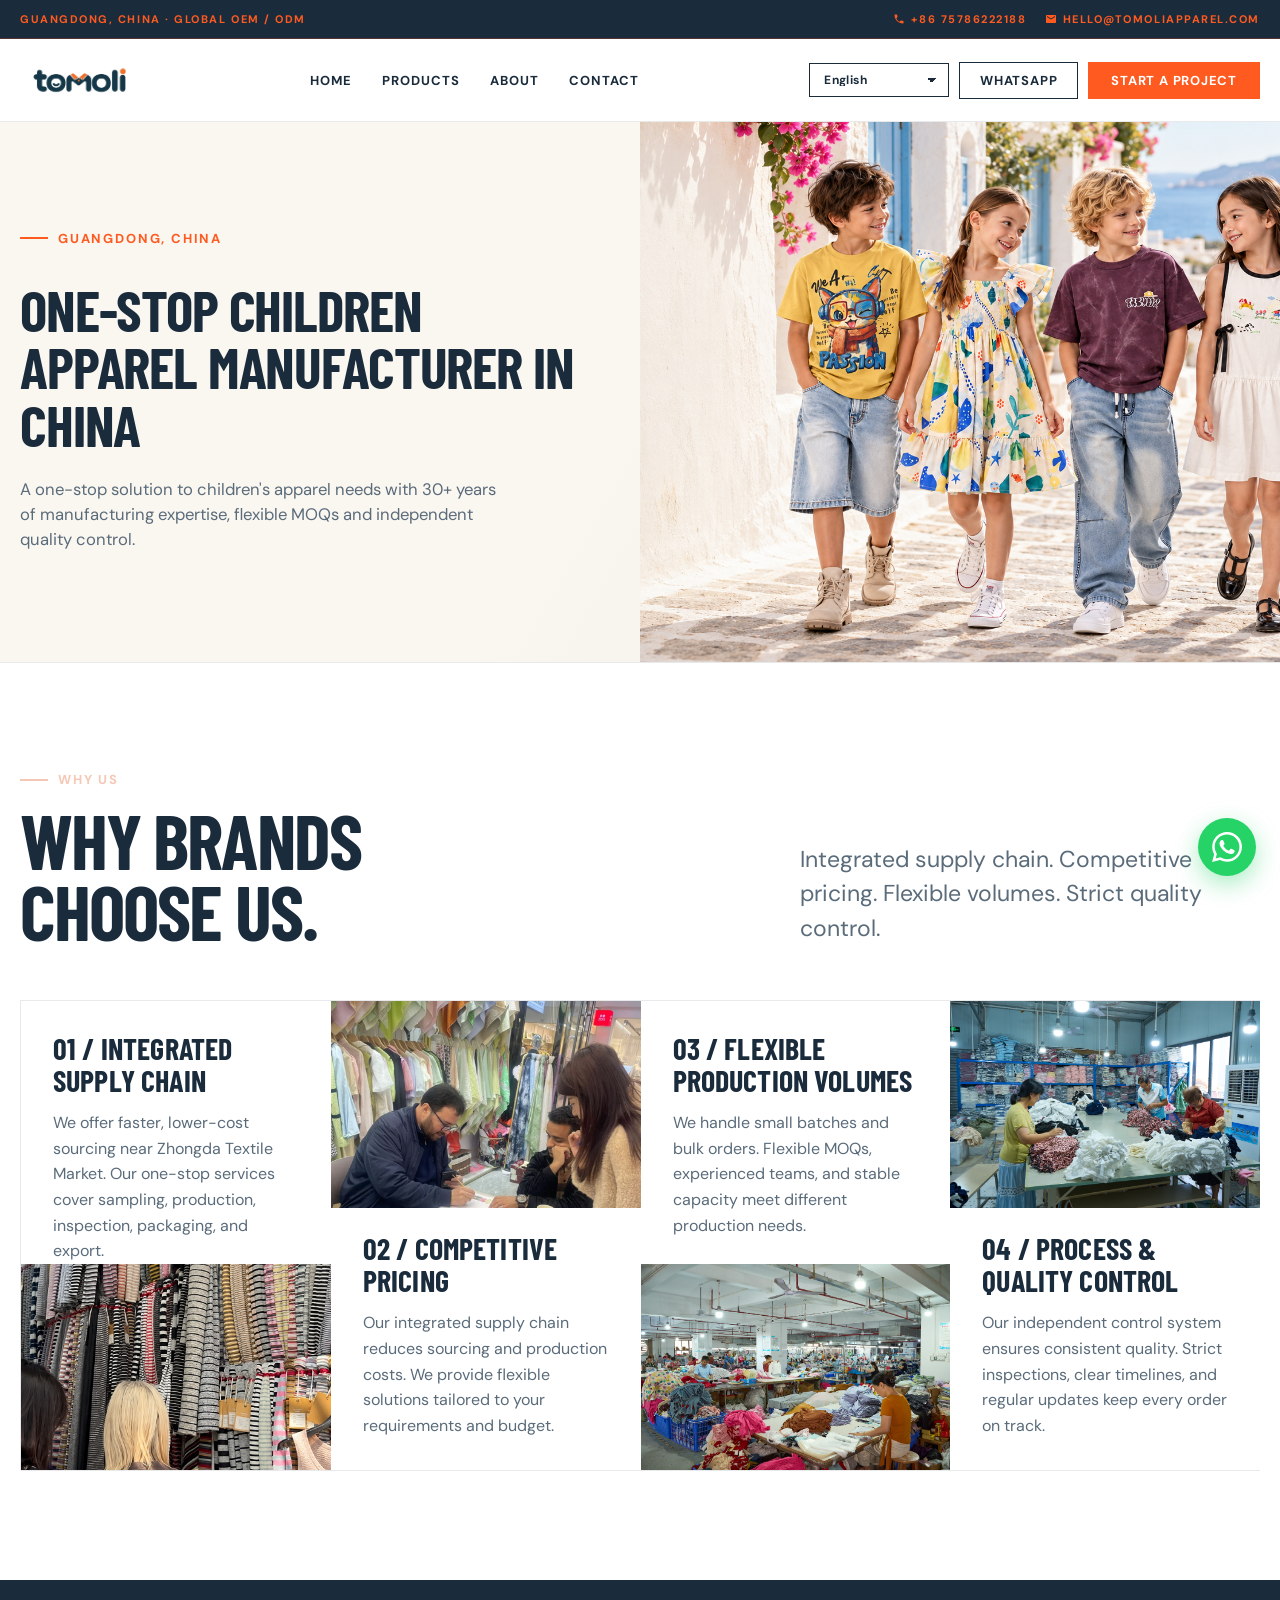
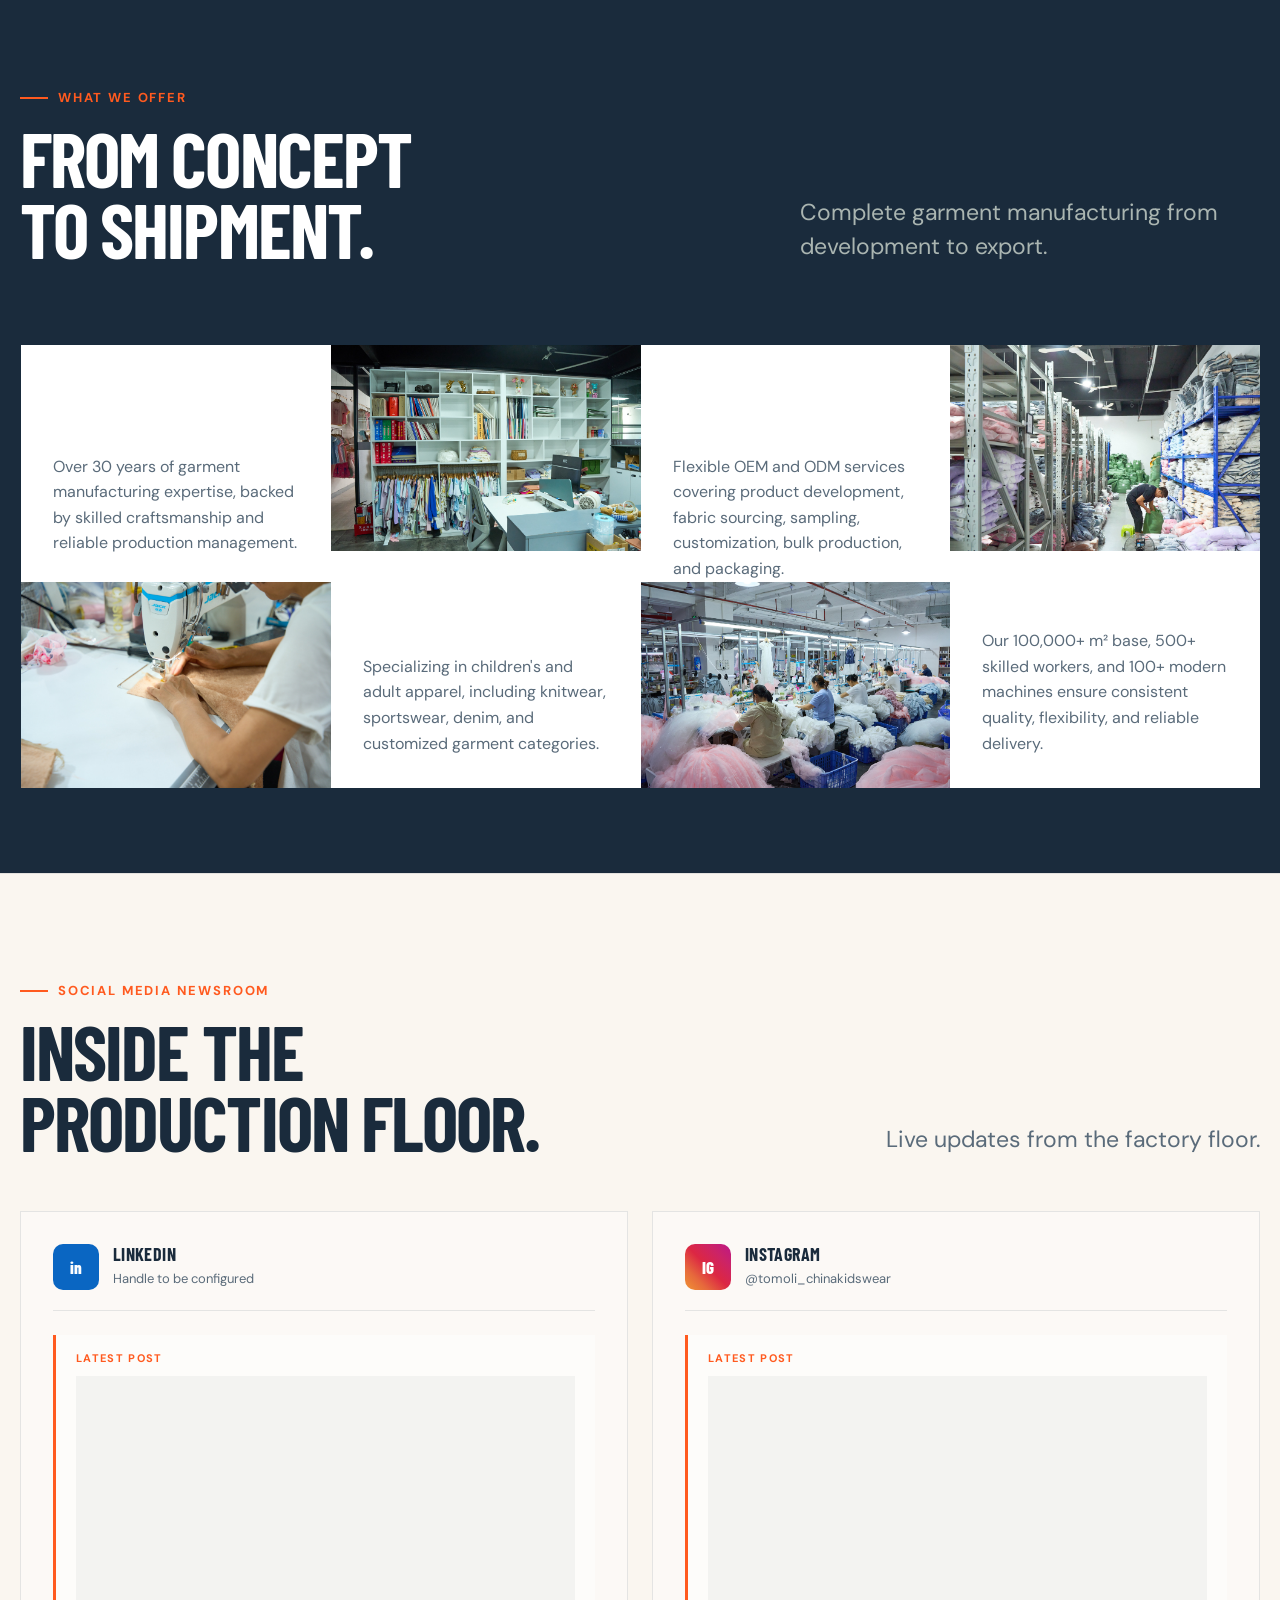
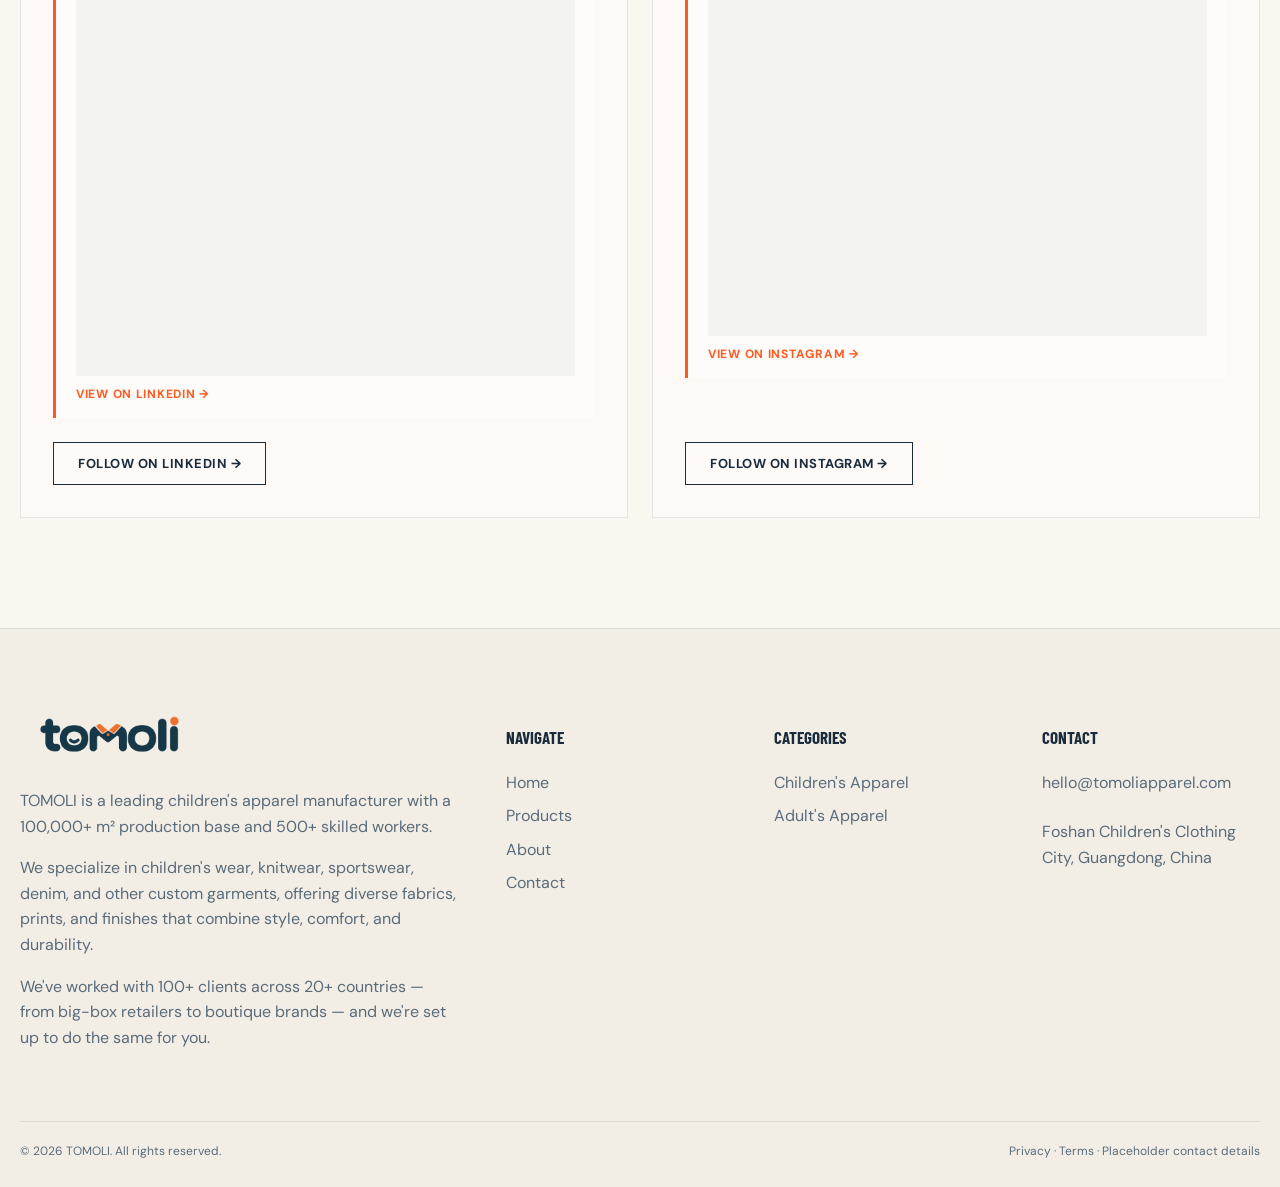
==== commit e2524787: "home: revert 'Why us' back to light section — its h2 title now matches hero h1 color (dark text)" ====
--- a/index.html
+++ b/index.html
@@ -2,7 +2,7 @@
 <a class="skip-link" href="#main" data-i18n="skip.link">Skip to content</a><div class="utility"><div class="container"><span data-i18n="utility.text">Guangdong, China · Global OEM / ODM</span><div class="utility-actions"><a class="utility-action" href="tel:+8675786222188"><svg class="utility-icon" viewBox="0 0 24 24" width="12" height="12" fill="currentColor" aria-hidden="true"><path d="M20 15.5c-1.25 0-2.45-.2-3.57-.57-.35-.11-.74-.03-1.02.24l-2.2 2.2c-2.83-1.44-5.15-3.75-6.59-6.58l2.2-2.21c.28-.27.36-.66.25-1.01A11.36 11.36 0 0 1 8.5 4c0-.55-.45-1-1-1H4c-.55 0-1 .45-1 1 0 9.39 7.61 17 17 17 .55 0 1-.45 1-1v-3.5c0-.55-.45-1-1-1z"/></svg><span>+86 75786222188</span></a><a class="utility-action" href="mailto:hello@tomoliapparel.com"><svg class="utility-icon" viewBox="0 0 24 24" width="12" height="12" fill="currentColor" aria-hidden="true"><path d="M20 4H4c-1.1 0-1.99.9-1.99 2L2 18c0 1.1.9 2 2 2h16c1.1 0 2-.9 2-2V6c0-1.1-.9-2-2-2zm0 4-8 5-8-5V6l8 5 8-5v2z"/></svg><span>hello@tomoliapparel.com</span></a></div></div></div>
 <header class="site-header"><nav class="nav container" aria-label="Primary navigation"><a class="logo" href="index.html"><img src="images/logo/tomoli-logo.png" alt="TOMOLI"></a><button class="menu-toggle" aria-expanded="false" aria-controls="nav-links" data-i18n="menu_open">MENU</button><div class="nav-links" id="nav-links"><a href="index.html" data-i18n="nav.home">Home</a><a href="products.html" data-i18n="nav.products">Products</a><a href="about.html" data-i18n="nav.about">About</a><a href="contact.html" data-i18n="nav.contact">Contact</a></div><div class="nav-actions"><select id="lang-select" class="lang-select" aria-label="Language"><option value="en">English</option><option value="id">Indonesian</option><option value="th">Thai</option><option value="ru">Russian</option><option value="ar">Arabic</option><option value="zh-TW">Chinese</option><option value="tl">Filipino</option></select><a class="btn-wa-outline" href="#" data-whatsapp data-i18n="header.whatsapp">WhatsApp</a><a class="btn-start" href="contact.html" data-i18n="header.start_project">Start a Project</a></div></nav></header>
 <main id="main"><section class="page-hero home-hero"><div class="page-hero-text"><p class="eyebrow"><span data-i18n="home.hero.eyebrow">Guangdong, China</span></p><h1 class="display section-title" data-i18n="home.hero.title">One-Stop Children Apparel Manufacturer in China</h1><p class="lead" data-i18n="home.hero.lead">A one-stop solution to children's apparel needs with 30+ years of manufacturing expertise, flexible MOQs and independent quality control.</p></div><div class="page-hero-image"><img src="images/home/hero-1.png" alt="TOMOLI — children modelling ready-to-wear apparel"></div></section>
-<section class="section dark" id="why-us"><div class="container"><div class="section-head reveal"><div><p class="eyebrow" data-i18n="why.eyebrow">Why us</p><h2 class="display section-title" data-i18n="why.title">Why brands<br>choose us.</h2></div><p class="lead" data-i18n="why.lead">Integrated supply chain. Competitive pricing. Flexible volumes. Strict quality control.</p></div><div class="grid-4 reveal"><article class="offer-card"><span class="offer-num" data-i18n="why.01.num">01 / INTEGRATED SUPPLY CHAIN</span><p data-i18n="why.01.body">We offer faster, lower-cost sourcing near Zhongda Textile Market. Our one-stop services cover sampling, production, inspection, packaging, and export.</p>
+<section class="section" id="why-us"><div class="container"><div class="section-head reveal"><div><p class="eyebrow" data-i18n="why.eyebrow">Why us</p><h2 class="display section-title" data-i18n="why.title">Why brands<br>choose us.</h2></div><p class="lead" data-i18n="why.lead">Integrated supply chain. Competitive pricing. Flexible volumes. Strict quality control.</p></div><div class="grid-4 reveal"><article class="offer-card"><span class="offer-num" data-i18n="why.01.num">01 / INTEGRATED SUPPLY CHAIN</span><p data-i18n="why.01.body">We offer faster, lower-cost sourcing near Zhongda Textile Market. Our one-stop services cover sampling, production, inspection, packaging, and export.</p>
       <figure class="offer-image"><img src="images/home/why-integrated.png" alt="Buyer inspecting knitwear sample racks — integrated supply chain"></figure></article><article class="offer-card"><figure class="offer-image offer-image-top"><img src="images/home/why-competitive pricing.jpg" alt="Competitive pricing — image"></figure><span class="offer-num" data-i18n="why.02.num">02 / COMPETITIVE PRICING</span><p data-i18n="why.02.body">Our integrated supply chain reduces sourcing and production costs. We provide flexible solutions tailored to your requirements and budget.</p></article><article class="offer-card"><span class="offer-num" data-i18n="why.03.num">03 / FLEXIBLE PRODUCTION VOLUMES</span><p data-i18n="why.03.body">We handle small batches and bulk orders. Flexible MOQs, experienced teams, and stable capacity meet different production needs.</p>
       <figure class="offer-image"><img src="images/home/why-flexible.jpg" alt="Factory floor — flexible production volumes"></figure></article><article class="offer-card"><figure class="offer-image offer-image-top"><img src="images/home/why-quality.jpg" alt="Inspection floor — process and quality control"></figure><span class="offer-num" data-i18n="why.04.num">04 / PROCESS & QUALITY CONTROL</span><p data-i18n="why.04.body">Our independent control system ensures consistent quality. Strict inspections, clear timelines, and regular updates keep every order on track.</p></article></div></div></section>
 <section class="section dark"><div class="container"><div class="section-head reveal"><div><p class="eyebrow" data-i18n="offer.eyebrow">What we offer</p><h2 class="display section-title" data-i18n="offer.title">From concept<br>to shipment.</h2></div><p class="lead" data-i18n="offer.lead">Complete garment manufacturing from development to export.</p></div><div class="grid-4 reveal"><article class="offer-card"><span class="offer-num" data-i18n="offer.01.num">01 / 30+ YEARS EXPERTISE</span><p data-i18n="offer.01.body">Over 30 years of garment manufacturing expertise, backed by skilled craftsmanship and reliable production management.</p>
